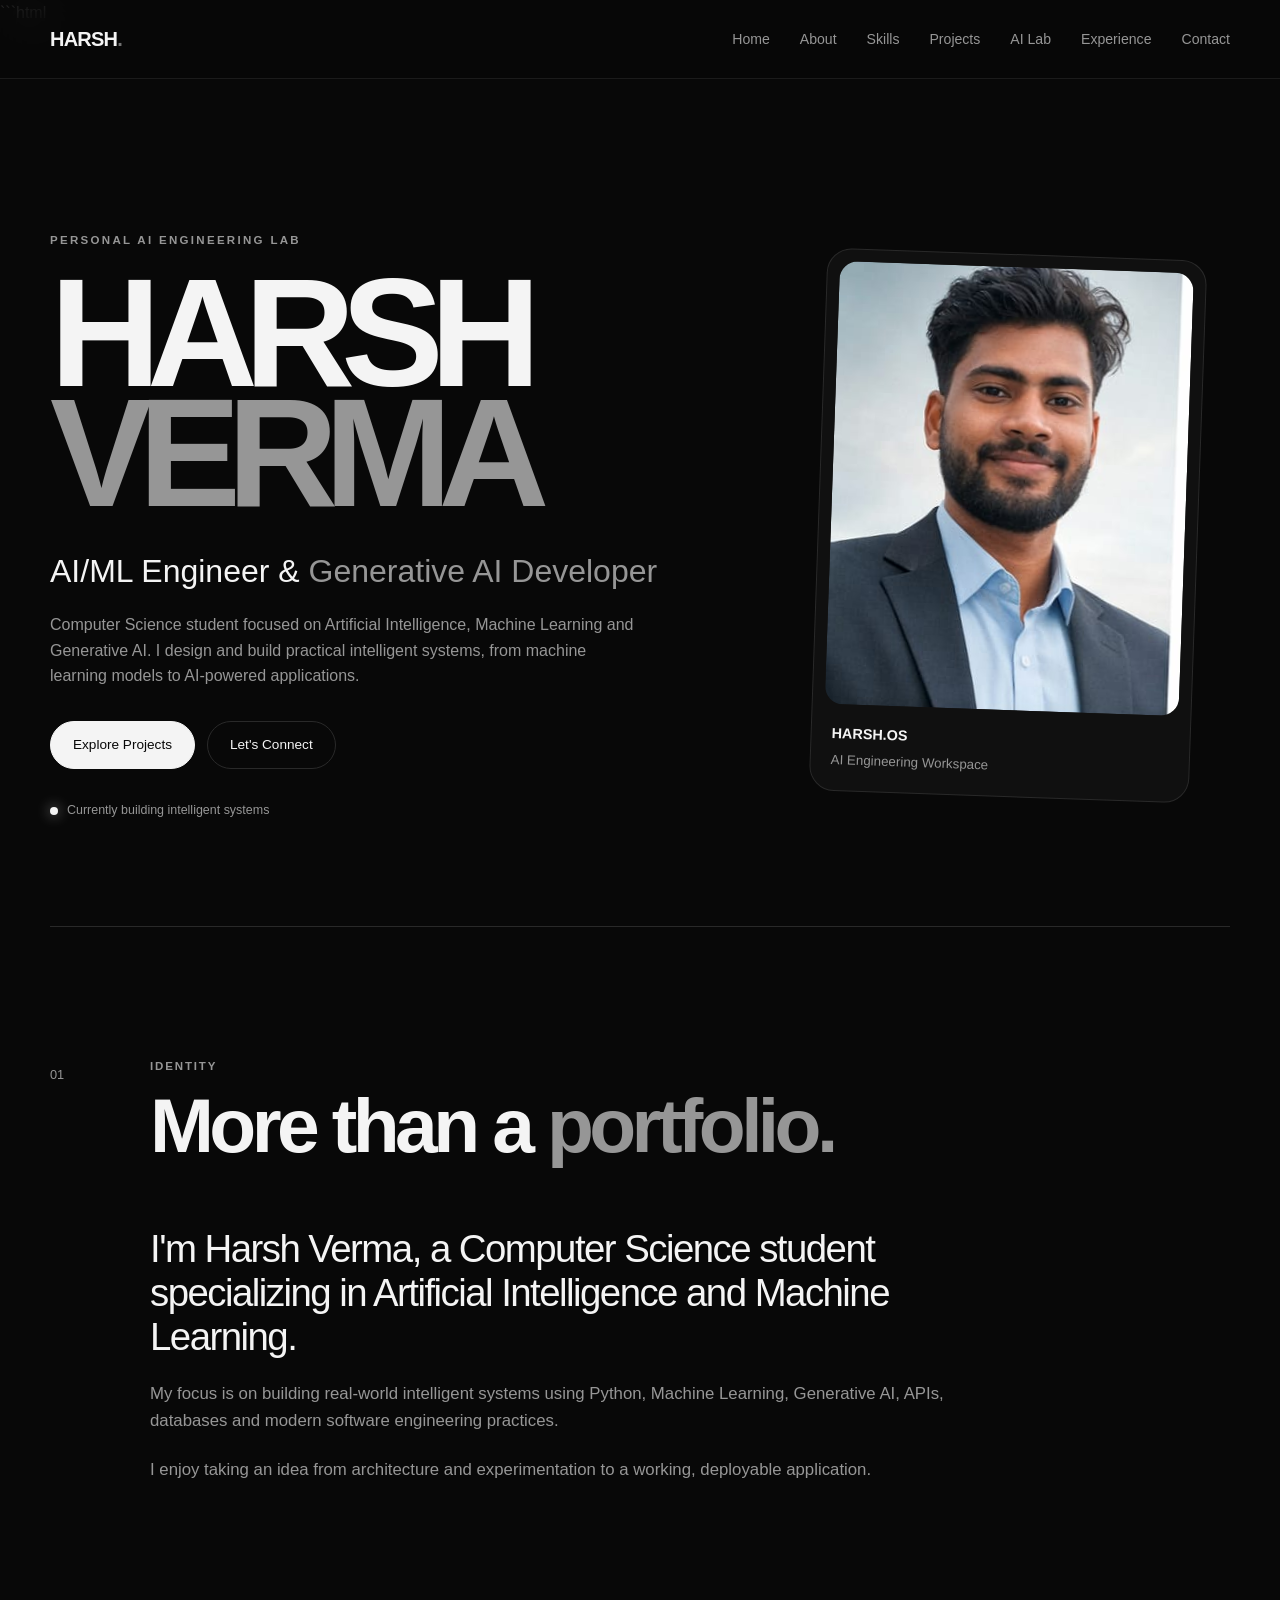
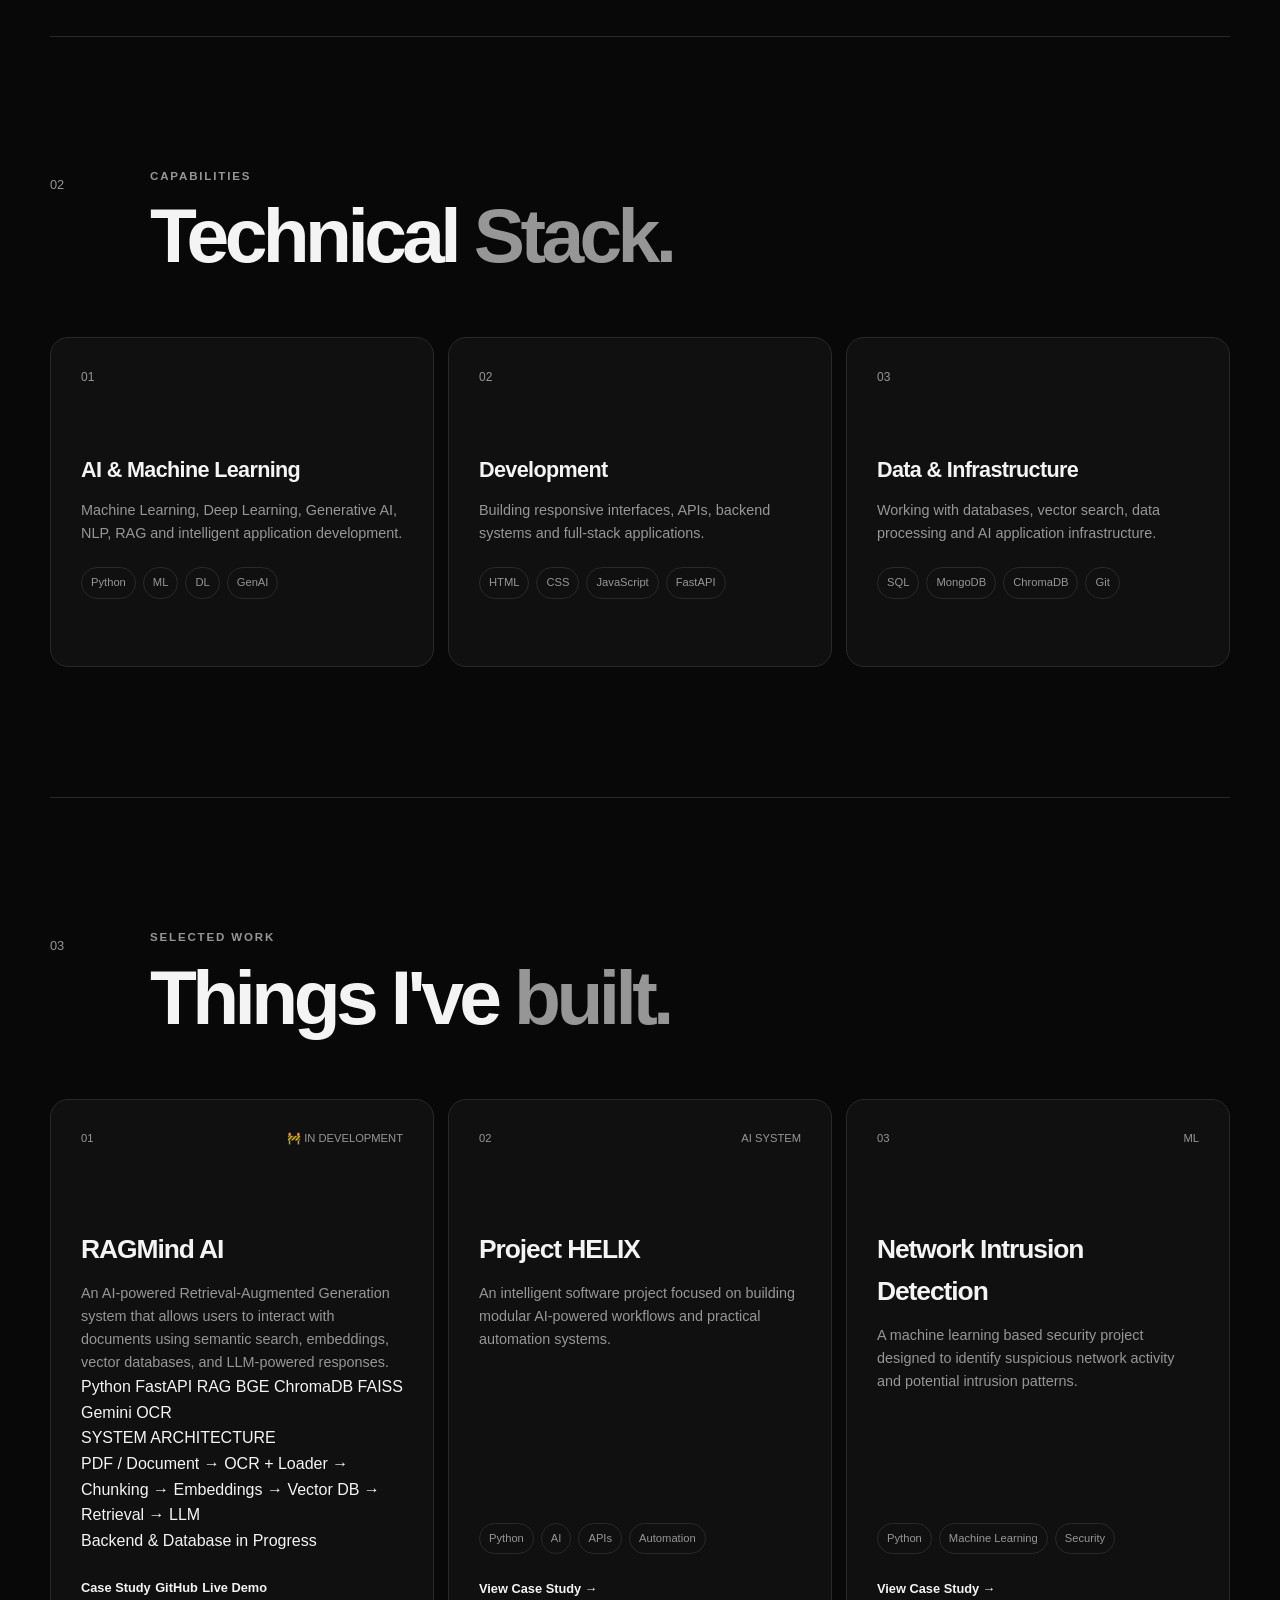
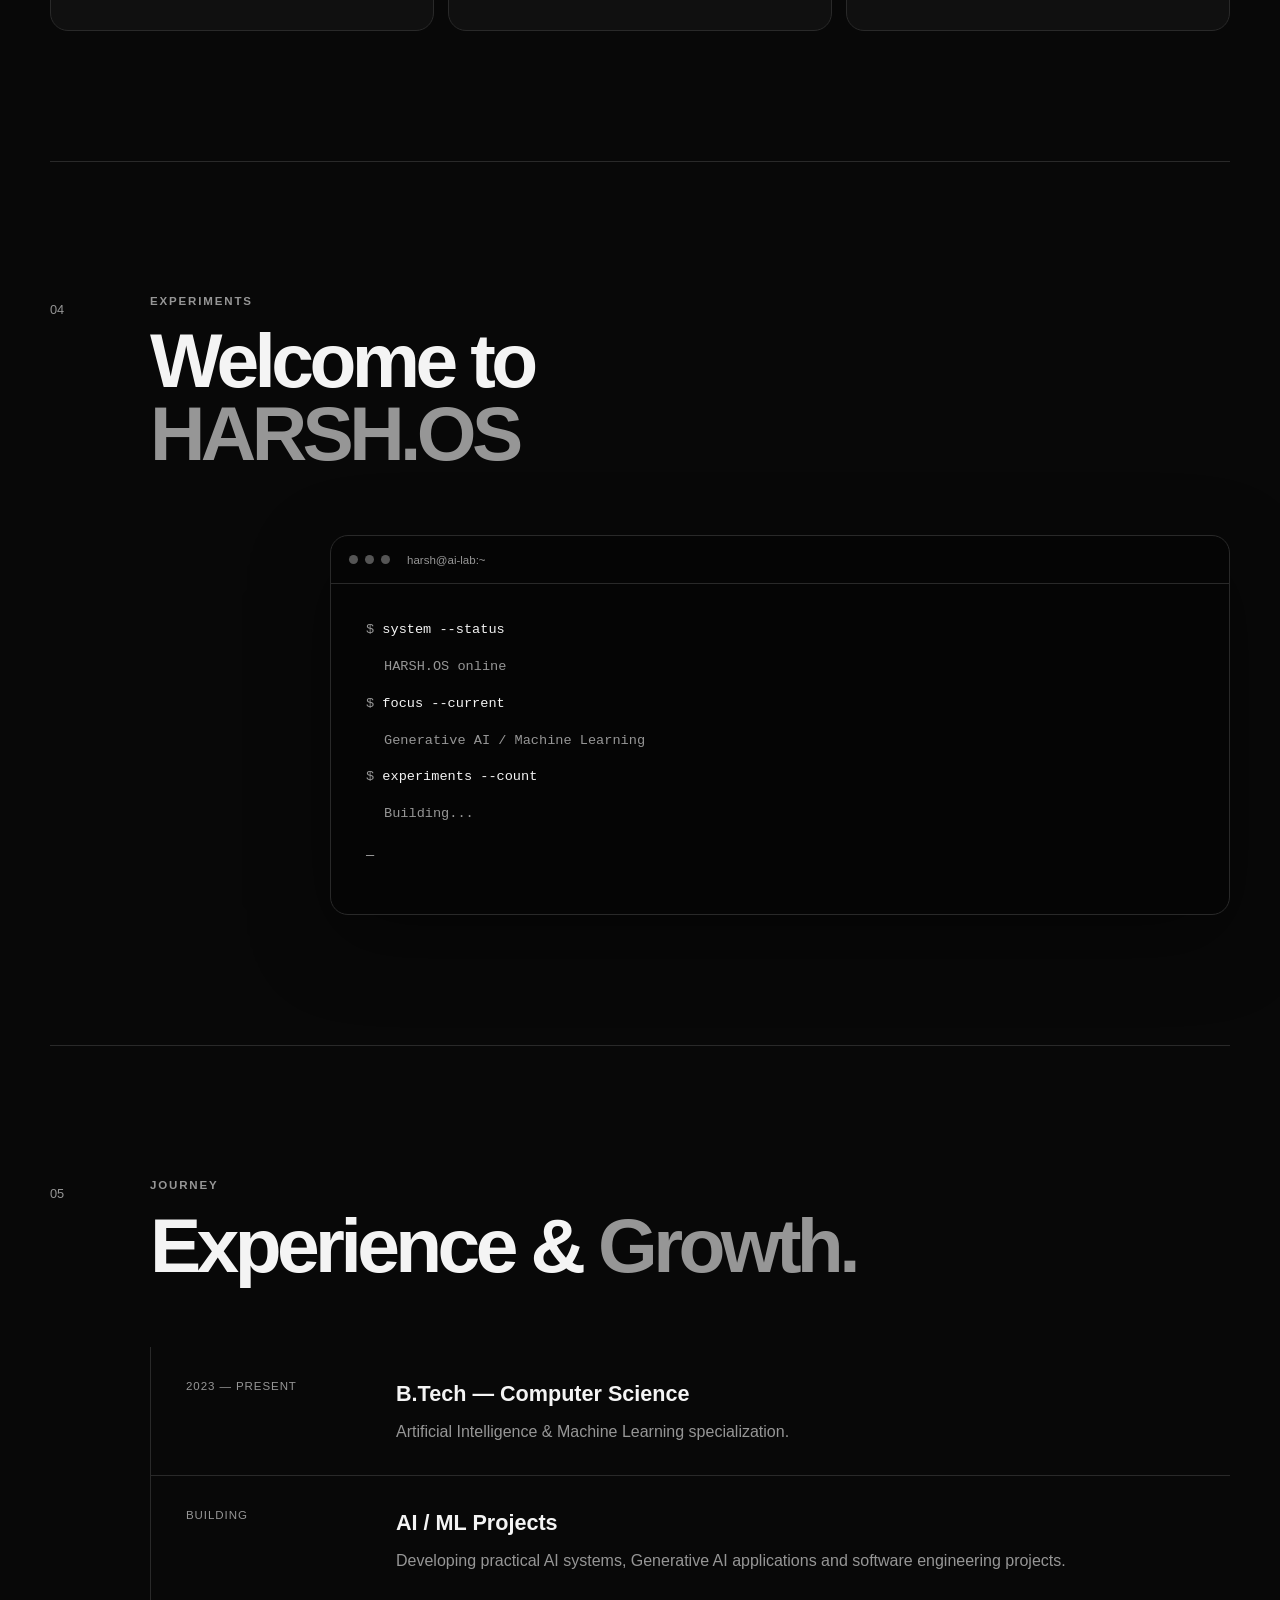
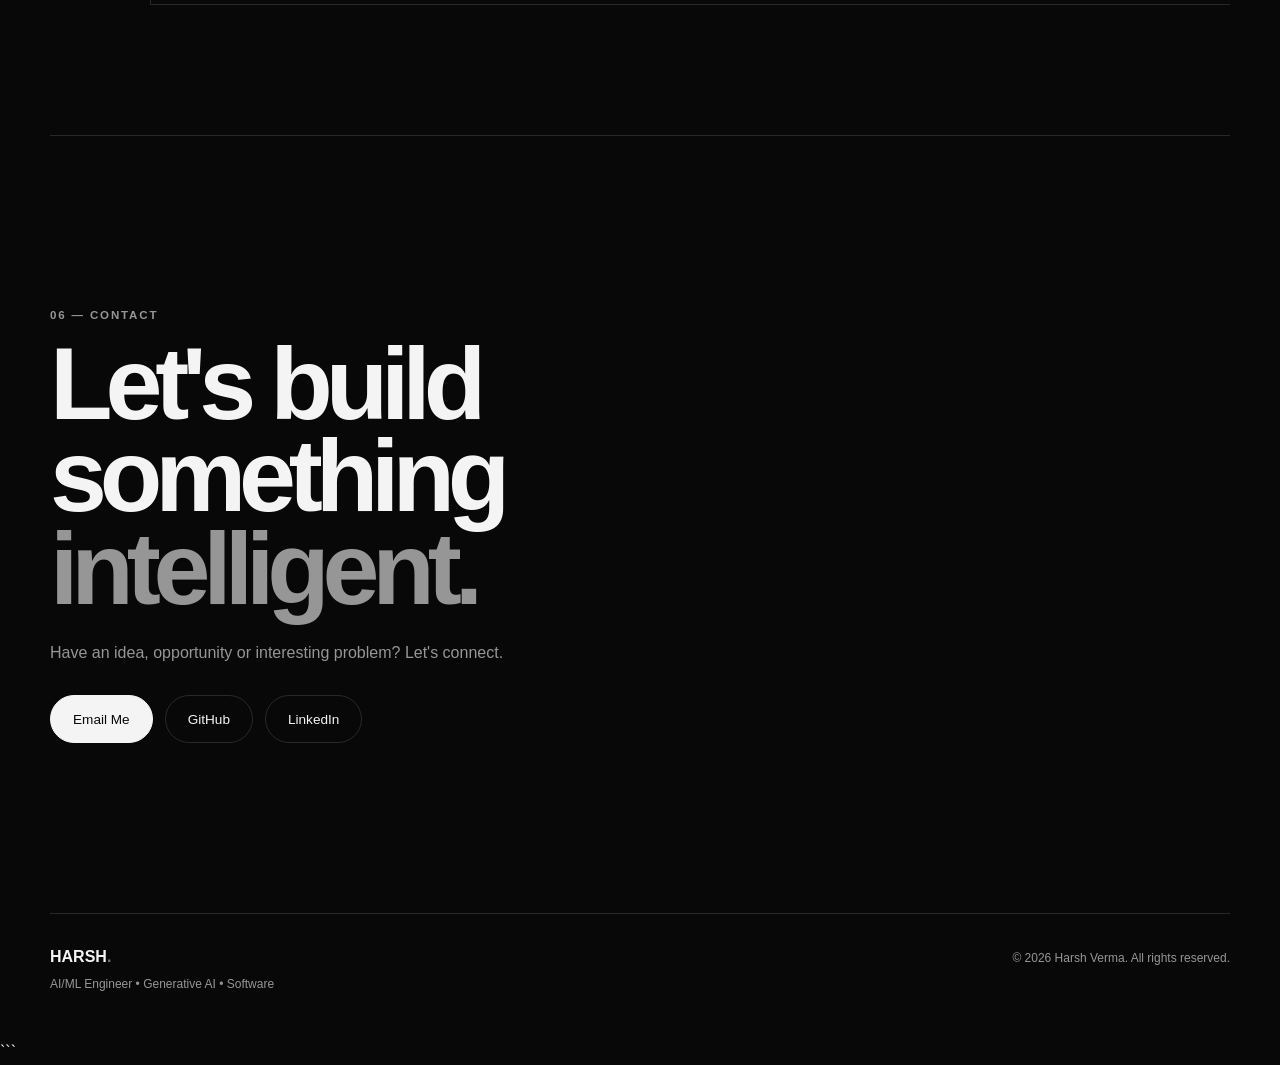
==== index.html @ 51e4b764 "Add Google Search Console verification" ====
```html
<!DOCTYPE html>
<html lang="en">

<head>
    <meta charset="UTF-8">
    <meta name="google-site-verification" content="KzKReEHYGJlzhp_-ORJ8Y1X1D4w4XyR40djyU3JhPGs" />
    <meta name="viewport" content="width=device-width, initial-scale=1.0">

    <!-- Primary SEO -->
    <title>Harsh Verma | AI/ML Engineer & Generative AI Developer</title>

    <meta name="description"
        content="Harsh Verma is an AI/ML Engineer and Generative AI Developer building intelligent systems, RAG applications, machine learning solutions and innovative software projects.">

    <meta name="keywords"
        content="Harsh Verma, AI ML Engineer, AI Engineer, Machine Learning Engineer, Generative AI Developer, Python Developer, RAG, Artificial Intelligence, Machine Learning Projects">

    <meta name="author" content="Harsh Verma">

    <meta name="robots" content="index, follow">
    <meta name="googlebot" content="index, follow">

    <!-- Canonical URL -->
    <link rel="canonical" href="https://harshverma3105006-ux.github.io/">

    <!-- Theme -->
    <meta name="theme-color" content="#0a0a0a">

    <!-- Open Graph -->
    <meta property="og:type" content="website">
    <meta property="og:title" content="Harsh Verma | AI/ML Engineer & Generative AI Developer">
    <meta property="og:description"
        content="Explore Harsh Verma's AI/ML projects, Generative AI systems, RAG applications and software engineering work.">
    <meta property="og:url" content="https://harshverma3105006-ux.github.io/">
    <meta property="og:site_name" content="Harsh Verma">
    <meta property="og:image"
        content="https://harshverma3105006-ux.github.io/profile.jpg.jpeg">
    <meta property="og:image:alt" content="Harsh Verma - AI/ML Engineer">

    <!-- Twitter / X -->
    <meta name="twitter:card" content="summary_large_image">
    <meta name="twitter:title" content="Harsh Verma | AI/ML Engineer & Generative AI Developer">
    <meta name="twitter:description"
        content="AI/ML Engineer building Generative AI, RAG and intelligent software systems.">
    <meta name="twitter:image"
        content="https://harshverma3105006-ux.github.io/profile.jpg.jpeg">

    <!-- Favicon -->
    <link rel="icon" type="image/jpeg" href="profile.jpg.jpeg">

    <!-- Main stylesheet -->
    <link rel="stylesheet" href="css/style.css">

    <!-- Person Structured Data -->
    <script type="application/ld+json">
    {
        "@context": "https://schema.org",
        "@type": "Person",
        "name": "Harsh Verma",
        "url": "https://harshverma3105006-ux.github.io/",
        "jobTitle": "AI/ML Engineer & Generative AI Developer",
        "description": "AI/ML Engineer and Generative AI Developer building intelligent systems, RAG applications and machine learning solutions.",
        "image": "https://harshverma3105006-ux.github.io/profile.jpg.jpeg",
        "sameAs": [
            "https://github.com/harshverma3105006-ux",
            "https://www.linkedin.com/in/harsh-verma-4930ab330/"
        ]
    }
    </script>

    <!-- Website Structured Data -->
    <script type="application/ld+json">
    {
        "@context": "https://schema.org",
        "@type": "WebSite",
        "name": "Harsh Verma",
        "url": "https://harshverma3105006-ux.github.io/",
        "description": "Official portfolio of Harsh Verma, AI/ML Engineer and Generative AI Developer."
    }
    </script>

</head>

<body>

    <!-- ================= NAVIGATION ================= -->

    <header class="site-header">

        <nav class="navbar">

            <a href="#home" class="logo">
                HARSH<span>.</span>
            </a>

            <button class="menu-toggle" id="menuToggle" aria-label="Open navigation menu">
                ☰
            </button>

            <div class="nav-links" id="navLinks">
                <a href="#home">Home</a>
                <a href="#about">About</a>
                <a href="#skills">Skills</a>
                <a href="#projects">Projects</a>
                <a href="#lab">AI Lab</a>
                <a href="#experience">Experience</a>
                <a href="#contact">Contact</a>
            </div>

        </nav>

    </header>


    <!-- ================= MAIN ================= -->

    <main>

        <!-- ================= HERO ================= -->

        <section id="home" class="hero">

            <div class="hero-content">

                <p class="eyebrow">
                    PERSONAL AI ENGINEERING LAB
                </p>

                <h1>
                    HARSH
                    <span>VERMA</span>
                </h1>

                <h2>
                    AI/ML Engineer &amp;
                    <span>Generative AI Developer</span>
                </h2>

                <p class="hero-description">
                    Computer Science student focused on Artificial Intelligence,
                    Machine Learning and Generative AI. I design and build
                    practical intelligent systems, from machine learning models
                    to AI-powered applications.
                </p>

                <div class="hero-actions">

                    <a href="#projects" class="btn btn-primary">
                        Explore Projects
                    </a>

                    <a href="#contact" class="btn btn-secondary">
                        Let's Connect
                    </a>

                </div>

                <div class="hero-status">
                    <span class="status-dot"></span>

                    <span>
                        Currently building intelligent systems
                    </span>
                </div>

            </div>


            <div class="hero-visual">

                <div class="profile-card">

                    <div class="profile-image-wrapper">

                        <img src="profile.jpg.jpeg"
                            alt="Harsh Verma — AI/ML Engineer"
                            class="profile-image">

                    </div>

                    <div class="profile-info">

                        <span>HARSH.OS</span>

                        <small>
                            AI Engineering Workspace
                        </small>

                    </div>

                </div>

            </div>

        </section>


        <!-- ================= ABOUT ================= -->

        <section id="about" class="section about-section">

            <div class="section-heading">

                <span>01</span>

                <div>
                    <p class="section-label">IDENTITY</p>

                    <h2>
                        More than a
                        <span>portfolio.</span>
                    </h2>
                </div>

            </div>

            <div class="about-content">

                <p class="about-lead">
                    I'm Harsh Verma, a Computer Science student
                    specializing in Artificial Intelligence and
                    Machine Learning.
                </p>

                <p>
                    My focus is on building real-world intelligent
                    systems using Python, Machine Learning,
                    Generative AI, APIs, databases and modern
                    software engineering practices.
                </p>

                <p>
                    I enjoy taking an idea from architecture and
                    experimentation to a working, deployable
                    application.
                </p>

            </div>

        </section>


        <!-- ================= SKILLS ================= -->

        <section id="skills" class="section skills-section">

            <div class="section-heading">

                <span>02</span>

                <div>
                    <p class="section-label">CAPABILITIES</p>

                    <h2>
                        Technical
                        <span>Stack.</span>
                    </h2>
                </div>

            </div>


            <div class="skills-grid">

                <article class="skill-card">

                    <span class="skill-number">01</span>

                    <h3>AI &amp; Machine Learning</h3>

                    <p>
                        Machine Learning, Deep Learning,
                        Generative AI, NLP, RAG and intelligent
                        application development.
                    </p>

                    <div class="skill-tags">
                        <span>Python</span>
                        <span>ML</span>
                        <span>DL</span>
                        <span>GenAI</span>
                    </div>

                </article>


                <article class="skill-card">

                    <span class="skill-number">02</span>

                    <h3>Development</h3>

                    <p>
                        Building responsive interfaces,
                        APIs, backend systems and full-stack
                        applications.
                    </p>

                    <div class="skill-tags">
                        <span>HTML</span>
                        <span>CSS</span>
                        <span>JavaScript</span>
                        <span>FastAPI</span>
                    </div>

                </article>


                <article class="skill-card">

                    <span class="skill-number">03</span>

                    <h3>Data &amp; Infrastructure</h3>

                    <p>
                        Working with databases, vector search,
                        data processing and AI application
                        infrastructure.
                    </p>

                    <div class="skill-tags">
                        <span>SQL</span>
                        <span>MongoDB</span>
                        <span>ChromaDB</span>
                        <span>Git</span>
                    </div>

                </article>

            </div>

        </section>


        <!-- ================= PROJECTS ================= -->

        <section id="projects" class="section projects-section">

            <div class="section-heading">

                <span>03</span>

                <div>
                    <p class="section-label">SELECTED WORK</p>

                    <h2>
                        Things I've
                        <span>built.</span>
                    </h2>
                </div>

            </div>


            <div class="projects-grid">

                <!-- RAGMind AI -->

                <article class="project-card">

                    <div class="project-top">

                        <span class="project-number">01</span>

                        <span class="project-status">
                            🚧 IN DEVELOPMENT
                        </span>

                    </div>

                    <h3>RAGMind AI</h3>

                    <p class="project-description">
                        An AI-powered Retrieval-Augmented Generation system
                        that allows users to interact with documents using
                        semantic search, embeddings, vector databases,
                        and LLM-powered responses.
                    </p>

                    <div class="project-stack">
                        <span>Python</span>
                        <span>FastAPI</span>
                        <span>RAG</span>
                        <span>BGE</span>
                        <span>ChromaDB</span>
                        <span>FAISS</span>
                        <span>Gemini</span>
                        <span>OCR</span>
                    </div>

                    <div class="project-architecture">

                        <div class="architecture-label">
                            SYSTEM ARCHITECTURE
                        </div>

                        <div class="architecture-flow">
                            <span>PDF / Document</span>
                            <span>→</span>
                            <span>OCR + Loader</span>
                            <span>→</span>
                            <span>Chunking</span>
                            <span>→</span>
                            <span>Embeddings</span>
                            <span>→</span>
                            <span>Vector DB</span>
                            <span>→</span>
                            <span>Retrieval</span>
                            <span>→</span>
                            <span>LLM</span>
                        </div>

                    </div>

                    <div class="project-footer">

                        <span class="project-status-text">
                            Backend &amp; Database in Progress
                        </span>

                        <div class="project-links">

                            <a href="#" class="project-link disabled">
                                Case Study
                            </a>

                            <a href="#" class="project-link disabled">
                                GitHub
                            </a>

                            <a href="#" class="project-link disabled">
                                Live Demo
                            </a>

                        </div>

                    </div>

                </article>


                <!-- Project HELIX -->

                <article class="project-card">

                    <div class="project-top">

                        <span>02</span>

                        <span>AI SYSTEM</span>

                    </div>

                    <h3>Project HELIX</h3>

                    <p>
                        An intelligent software project focused on
                        building modular AI-powered workflows and
                        practical automation systems.
                    </p>

                    <div class="project-tech">
                        <span>Python</span>
                        <span>AI</span>
                        <span>APIs</span>
                        <span>Automation</span>
                    </div>

                    <a href="#" class="project-link">
                        View Case Study →
                    </a>

                </article>


                <!-- Network Intrusion Detection -->

                <article class="project-card">

                    <div class="project-top">

                        <span>03</span>

                        <span>ML</span>

                    </div>

                    <h3>Network Intrusion Detection</h3>

                    <p>
                        A machine learning based security project
                        designed to identify suspicious network
                        activity and potential intrusion patterns.
                    </p>

                    <div class="project-tech">
                        <span>Python</span>
                        <span>Machine Learning</span>
                        <span>Security</span>
                    </div>

                    <a href="#" class="project-link">
                        View Case Study →
                    </a>

                </article>

            </div>

        </section>


        <!-- ================= AI LAB ================= -->

        <section id="lab" class="section lab-section">

            <div class="section-heading">

                <span>04</span>

                <div>
                    <p class="section-label">EXPERIMENTS</p>

                    <h2>
                        Welcome to
                        <span>HARSH.OS</span>
                    </h2>
                </div>

            </div>

            <div class="lab-container">

                <div class="terminal">

                    <div class="terminal-header">

                        <span></span>
                        <span></span>
                        <span></span>

                        <p>harsh@ai-lab:~</p>

                    </div>

                    <div class="terminal-body">

                        <p>
                            <span>$</span> system --status
                        </p>

                        <p class="terminal-output">
                            HARSH.OS online
                        </p>

                        <p>
                            <span>$</span> focus --current
                        </p>

                        <p class="terminal-output">
                            Generative AI / Machine Learning
                        </p>

                        <p>
                            <span>$</span> experiments --count
                        </p>

                        <p class="terminal-output">
                            Building...
                        </p>

                        <p class="terminal-cursor">
                            _
                        </p>

                    </div>

                </div>

            </div>

        </section>


        <!-- ================= EXPERIENCE ================= -->

        <section id="experience" class="section experience-section">

            <div class="section-heading">

                <span>05</span>

                <div>
                    <p class="section-label">JOURNEY</p>

                    <h2>
                        Experience &amp;
                        <span>Growth.</span>
                    </h2>

                </div>

            </div>


            <div class="timeline">

                <div class="timeline-item">

                    <span class="timeline-date">
                        2023 — PRESENT
                    </span>

                    <div>

                        <h3>
                            B.Tech — Computer Science
                        </h3>

                        <p>
                            Artificial Intelligence &amp;
                            Machine Learning specialization.
                        </p>

                    </div>

                </div>


                <div class="timeline-item">

                    <span class="timeline-date">
                        BUILDING
                    </span>

                    <div>

                        <h3>
                            AI / ML Projects
                        </h3>

                        <p>
                            Developing practical AI systems,
                            Generative AI applications and
                            software engineering projects.
                        </p>

                    </div>

                </div>

            </div>

        </section>


        <!-- ================= CONTACT ================= -->

        <section id="contact" class="section contact-section">

            <div class="contact-content">

                <p class="section-label">
                    06 — CONTACT
                </p>

                <h2>
                    Let's build something
                    <span>intelligent.</span>
                </h2>

                <p>
                    Have an idea, opportunity or interesting
                    problem? Let's connect.
                </p>

                <div class="contact-actions">

                    <a href="mailto:harsh2304311530017@gmail.com"
                        class="btn btn-primary">
                        Email Me
                    </a>

                    <a href="https://github.com/harshverma3105006-ux"
                        target="_blank"
                        rel="noopener noreferrer"
                        class="btn btn-secondary">
                        GitHub
                    </a>

                    <a href="https://www.linkedin.com/in/harsh-verma-4930ab330/"
                        target="_blank"
                        rel="noopener noreferrer"
                        class="btn btn-secondary">
                        LinkedIn
                    </a>

                </div>

            </div>

        </section>

    </main>


    <!-- ================= FOOTER ================= -->

    <footer class="site-footer">

        <div>

            <strong>
                HARSH<span>.</span>
            </strong>

            <p>
                AI/ML Engineer • Generative AI • Software
            </p>

        </div>

        <p>
            © <span id="currentYear"></span> Harsh Verma.
            All rights reserved.
        </p>

    </footer>


    <!-- ================= JAVASCRIPT ================= -->

    <script src="js/script.js"></script>

</body>

</html>
```
---- css/style.css ----
/* =========================================================
   HARSH.OS — PORTFOLIO
   Main Design System
   ========================================================= */

:root {
    --bg: #080808;
    --surface: #101010;
    --surface-2: #151515;
    --text: #f4f4f4;
    --muted: #969696;
    --line: #292929;
    --accent: #ffffff;
    --max-width: 1180px;
    --radius: 18px;
    --transition: 0.3s ease;
}

* {
    margin: 0;
    padding: 0;
    box-sizing: border-box;
}

html {
    scroll-behavior: smooth;
}

body {
    font-family: Arial, Helvetica, sans-serif;
    background: var(--bg);
    color: var(--text);
    line-height: 1.6;
    overflow-x: hidden;
}

body::selection {
    background: var(--text);
    color: var(--bg);
}

a {
    color: inherit;
    text-decoration: none;
}

img {
    display: block;
    max-width: 100%;
}

button {
    font: inherit;
}


/* =========================================================
   HEADER
   ========================================================= */

.site-header {
    position: fixed;
    top: 0;
    left: 0;
    width: 100%;
    z-index: 1000;
    background: rgba(8, 8, 8, 0.82);
    backdrop-filter: blur(18px);
    border-bottom: 1px solid rgba(255, 255, 255, 0.08);
}

.navbar {
    width: min(100% - 40px, var(--max-width));
    min-height: 78px;
    margin: auto;

    display: flex;
    align-items: center;
    justify-content: space-between;
}

.logo {
    font-size: 1.25rem;
    font-weight: 800;
    letter-spacing: -0.04em;
}

.logo span,
.site-footer strong span {
    opacity: 0.45;
}

.nav-links {
    display: flex;
    align-items: center;
    gap: 30px;
}

.nav-links a {
    position: relative;
    color: var(--muted);
    font-size: 0.88rem;
    transition: var(--transition);
}

.nav-links a::after {
    content: "";
    position: absolute;
    left: 0;
    bottom: -7px;
    width: 0;
    height: 1px;
    background: var(--text);
    transition: var(--transition);
}

.nav-links a:hover {
    color: var(--text);
}

.nav-links a:hover::after {
    width: 100%;
}

.menu-toggle {
    display: none;
    border: 0;
    background: transparent;
    color: var(--text);
    cursor: pointer;
    font-size: 1.5rem;
}


/* =========================================================
   GENERAL
   ========================================================= */

main {
    width: 100%;
}

.section {
    width: min(100% - 40px, var(--max-width));
    margin: auto;
    padding: 130px 0;
}

.section-heading {
    display: grid;
    grid-template-columns: 80px 1fr;
    gap: 20px;
    margin-bottom: 65px;
}

.section-heading > span {
    color: var(--muted);
    font-size: 0.8rem;
    padding-top: 8px;
}

.section-label {
    color: var(--muted);
    font-size: 0.72rem;
    font-weight: 700;
    letter-spacing: 0.16em;
    margin-bottom: 14px;
}

.section-heading h2 {
    max-width: 720px;
    font-size: clamp(2.4rem, 6vw, 5.5rem);
    line-height: 0.95;
    letter-spacing: -0.06em;
}

.section-heading h2 span {
    color: var(--muted);
}


/* =========================================================
   HERO
   ========================================================= */

.hero {
    width: min(100% - 40px, var(--max-width));
    min-height: 100vh;
    margin: auto;

    display: grid;
    grid-template-columns: 1.2fr 0.8fr;
    align-items: center;
    gap: 70px;

    padding-top: 100px;
}

.eyebrow {
    display: inline-block;
    margin-bottom: 25px;
    color: var(--muted);
    font-size: 0.72rem;
    font-weight: 700;
    letter-spacing: 0.2em;
}

.hero h1 {
    font-size: clamp(4.5rem, 12vw, 10rem);
    line-height: 0.78;
    letter-spacing: -0.09em;
    font-weight: 900;
}

.hero h1 span {
    display: block;
    color: var(--muted);
}

.hero h2 {
    margin-top: 38px;
    max-width: 680px;
    font-size: clamp(1.3rem, 2.5vw, 2rem);
    font-weight: 500;
    line-height: 1.2;
}

.hero h2 span {
    color: var(--muted);
}

.hero-description {
    max-width: 590px;
    margin-top: 22px;
    color: var(--muted);
    font-size: 1rem;
}

.hero-actions {
    display: flex;
    flex-wrap: wrap;
    gap: 12px;
    margin-top: 32px;
}

.btn {
    display: inline-flex;
    align-items: center;
    justify-content: center;

    min-height: 48px;
    padding: 0 22px;

    border: 1px solid var(--line);
    border-radius: 999px;

    font-size: 0.85rem;
    transition: var(--transition);
}

.btn-primary {
    background: var(--text);
    color: var(--bg);
    border-color: var(--text);
}

.btn-primary:hover {
    transform: translateY(-3px);
}

.btn-secondary {
    color: var(--text);
}

.btn-secondary:hover {
    background: var(--surface-2);
    transform: translateY(-3px);
}

.hero-status {
    display: flex;
    align-items: center;
    gap: 9px;
    margin-top: 32px;

    color: var(--muted);
    font-size: 0.78rem;
}

.status-dot {
    width: 8px;
    height: 8px;
    border-radius: 50%;
    background: var(--text);
    box-shadow: 0 0 14px rgba(255, 255, 255, 0.6);
}


/* =========================================================
   PROFILE CARD
   ========================================================= */

.hero-visual {
    display: flex;
    justify-content: center;
}

.profile-card {
    width: min(100%, 380px);
    padding: 12px;

    background: var(--surface);
    border: 1px solid var(--line);
    border-radius: 25px;

    transform: rotate(2deg);
    transition: transform 0.5s ease;
}

.profile-card:hover {
    transform: rotate(0deg) translateY(-8px);
}

.profile-image-wrapper {
    aspect-ratio: 4 / 5;
    overflow: hidden;
    border-radius: 18px;
    background: var(--surface-2);
}

.profile-image {
    width: 100%;
    height: 100%;
    object-fit: cover;
}

.profile-info {
    padding: 18px 8px 8px;
}

.profile-info span {
    display: block;
    font-size: 0.9rem;
    font-weight: 700;
}

.profile-info small {
    display: block;
    margin-top: 4px;
    color: var(--muted);
}


/* =========================================================
   ABOUT
   ========================================================= */

.about-section {
    border-top: 1px solid var(--line);
}

.about-content {
    max-width: 850px;
    margin-left: 100px;
}

.about-content p {
    color: var(--muted);
    font-size: 1.05rem;
    margin-bottom: 22px;
}

.about-content .about-lead {
    color: var(--text);
    font-size: clamp(1.7rem, 3vw, 2.7rem);
    line-height: 1.15;
    letter-spacing: -0.04em;
}


/* =========================================================
   SKILLS
   ========================================================= */

.skills-section {
    border-top: 1px solid var(--line);
}

.skills-grid {
    display: grid;
    grid-template-columns: repeat(3, 1fr);
    gap: 14px;
}

.skill-card {
    min-height: 330px;
    padding: 30px;

    background: var(--surface);
    border: 1px solid var(--line);
    border-radius: var(--radius);

    transition: var(--transition);
}

.skill-card:hover {
    transform: translateY(-6px);
    border-color: #4a4a4a;
}

.skill-number {
    color: var(--muted);
    font-size: 0.75rem;
}

.skill-card h3 {
    margin-top: 65px;
    font-size: 1.35rem;
    letter-spacing: -0.03em;
}

.skill-card p {
    margin-top: 12px;
    color: var(--muted);
    font-size: 0.9rem;
}

.skill-tags,
.project-tech {
    display: flex;
    flex-wrap: wrap;
    gap: 7px;
    margin-top: 22px;
}

.skill-tags span,
.project-tech span {
    padding: 6px 9px;
    border: 1px solid var(--line);
    border-radius: 999px;

    color: var(--muted);
    font-size: 0.7rem;
}


/* =========================================================
   PROJECTS
   ========================================================= */

.projects-section {
    border-top: 1px solid var(--line);
}

.projects-grid {
    display: grid;
    grid-template-columns: repeat(3, 1fr);
    gap: 14px;
}

.project-card {
    min-height: 430px;
    padding: 30px;

    display: flex;
    flex-direction: column;

    background: var(--surface);
    border: 1px solid var(--line);
    border-radius: var(--radius);

    transition: var(--transition);
}

.project-card:hover {
    transform: translateY(-7px);
    border-color: #4a4a4a;
}

.project-top {
    display: flex;
    justify-content: space-between;

    color: var(--muted);
    font-size: 0.7rem;
}

.project-card h3 {
    margin-top: 80px;
    font-size: 1.65rem;
    letter-spacing: -0.04em;
}

.project-card p {
    margin-top: 12px;
    color: var(--muted);
    font-size: 0.9rem;
}

.project-tech {
    margin-top: auto;
}

.project-link {
    display: inline-block;
    margin-top: 25px;

    font-size: 0.8rem;
    font-weight: 700;
}

.project-link:hover {
    text-decoration: underline;
}


/* =========================================================
   AI LAB
   ========================================================= */

.lab-section {
    border-top: 1px solid var(--line);
}

.lab-container {
    width: min(100%, 900px);
    margin-left: auto;
}

.terminal {
    overflow: hidden;

    background: #050505;
    border: 1px solid var(--line);
    border-radius: 18px;

    box-shadow: 0 25px 80px rgba(0, 0, 0, 0.4);
}

.terminal-header {
    min-height: 48px;
    padding: 0 18px;

    display: flex;
    align-items: center;
    gap: 7px;

    border-bottom: 1px solid var(--line);
}

.terminal-header > span {
    width: 9px;
    height: 9px;
    border-radius: 50%;
    background: #555;
}

.terminal-header p {
    margin-left: 10px;
    color: var(--muted);
    font-size: 0.72rem;
}

.terminal-body {
    padding: 35px;
    min-height: 330px;

    font-family: "Courier New", monospace;
    font-size: 0.85rem;
}

.terminal-body p {
    margin-bottom: 15px;
}

.terminal-body p span {
    color: var(--muted);
}

.terminal-output {
    color: var(--muted);
    padding-left: 18px;
}

.terminal-cursor {
    animation: blink 1s infinite;
}

@keyframes blink {
    50% {
        opacity: 0;
    }
}


/* =========================================================
   EXPERIENCE
   ========================================================= */

.experience-section {
    border-top: 1px solid var(--line);
}

.timeline {
    margin-left: 100px;
    border-left: 1px solid var(--line);
}

.timeline-item {
    display: grid;
    grid-template-columns: 180px 1fr;
    gap: 30px;

    padding: 30px 0 30px 35px;

    border-bottom: 1px solid var(--line);
}

.timeline-date {
    color: var(--muted);
    font-size: 0.72rem;
    letter-spacing: 0.08em;
}

.timeline-item h3 {
    font-size: 1.35rem;
}

.timeline-item p {
    margin-top: 8px;
    color: var(--muted);
}


/* =========================================================
   CONTACT
   ========================================================= */

.contact-section {
    border-top: 1px solid var(--line);
    padding-top: 170px;
    padding-bottom: 170px;
}

.contact-content {
    max-width: 900px;
}

.contact-content h2 {
    font-size: clamp(3rem, 8vw, 7rem);
    line-height: 0.9;
    letter-spacing: -0.07em;
}

.contact-content h2 span {
    color: var(--muted);
}

.contact-content > p:not(.section-label) {
    max-width: 550px;
    margin-top: 25px;
    color: var(--muted);
}

.contact-actions {
    display: flex;
    flex-wrap: wrap;
    gap: 12px;
    margin-top: 30px;
}


/* =========================================================
   FOOTER
   ========================================================= */

.site-footer {
    width: min(100% - 40px, var(--max-width));
    margin: auto;

    padding: 30px 0 45px;

    display: flex;
    justify-content: space-between;
    gap: 30px;

    border-top: 1px solid var(--line);

    color: var(--muted);
    font-size: 0.75rem;
}

.site-footer strong {
    color: var(--text);
    font-size: 1rem;
}

.site-footer p {
    margin-top: 5px;
}


/* =========================================================
   MOBILE NAVIGATION
   ========================================================= */

@media (max-width: 850px) {

    .menu-toggle {
        display: block;
    }

    .nav-links {
        position: absolute;
        top: 78px;
        left: 20px;
        right: 20px;

        padding: 20px;

        display: none;
        flex-direction: column;
        align-items: flex-start;
        gap: 18px;

        background: var(--surface);
        border: 1px solid var(--line);
        border-radius: 16px;
    }

    .nav-links.active {
        display: flex;
    }

    .hero {
        grid-template-columns: 1fr;
        gap: 60px;

        padding-top: 130px;
        padding-bottom: 80px;
    }

    .hero-visual {
        justify-content: flex-start;
    }

    .profile-card {
        width: min(100%, 330px);
    }

    .skills-grid,
    .projects-grid {
        grid-template-columns: 1fr;
    }

    .about-content,
    .timeline,
    .lab-container {
        margin-left: 0;
    }

    .timeline-item {
        grid-template-columns: 1fr;
        gap: 10px;
        padding-left: 25px;
    }

}


/* =========================================================
   SMALL MOBILE
   ========================================================= */

@media (max-width: 550px) {

    .navbar,
    .section,
    .hero,
    .site-footer {
        width: min(100% - 28px, var(--max-width));
    }

    .section {
        padding: 90px 0;
    }

    .section-heading {
        grid-template-columns: 45px 1fr;
        gap: 10px;
        margin-bottom: 45px;
    }

    .hero h1 {
        font-size: clamp(4rem, 22vw, 7rem);
    }

    .hero h2 {
        margin-top: 30px;
    }

    .hero-actions,
    .contact-actions {
        flex-direction: column;
        align-items: stretch;
    }

    .btn {
        width: 100%;
    }

    .skill-card,
    .project-card {
        min-height: auto;
    }

    .skill-card h3,
    .project-card h3 {
        margin-top: 45px;
    }

    .terminal-body {
        padding: 25px 18px;
        font-size: 0.75rem;
        overflow-x: auto;
    }

    .site-footer {
        flex-direction: column;
    }
}
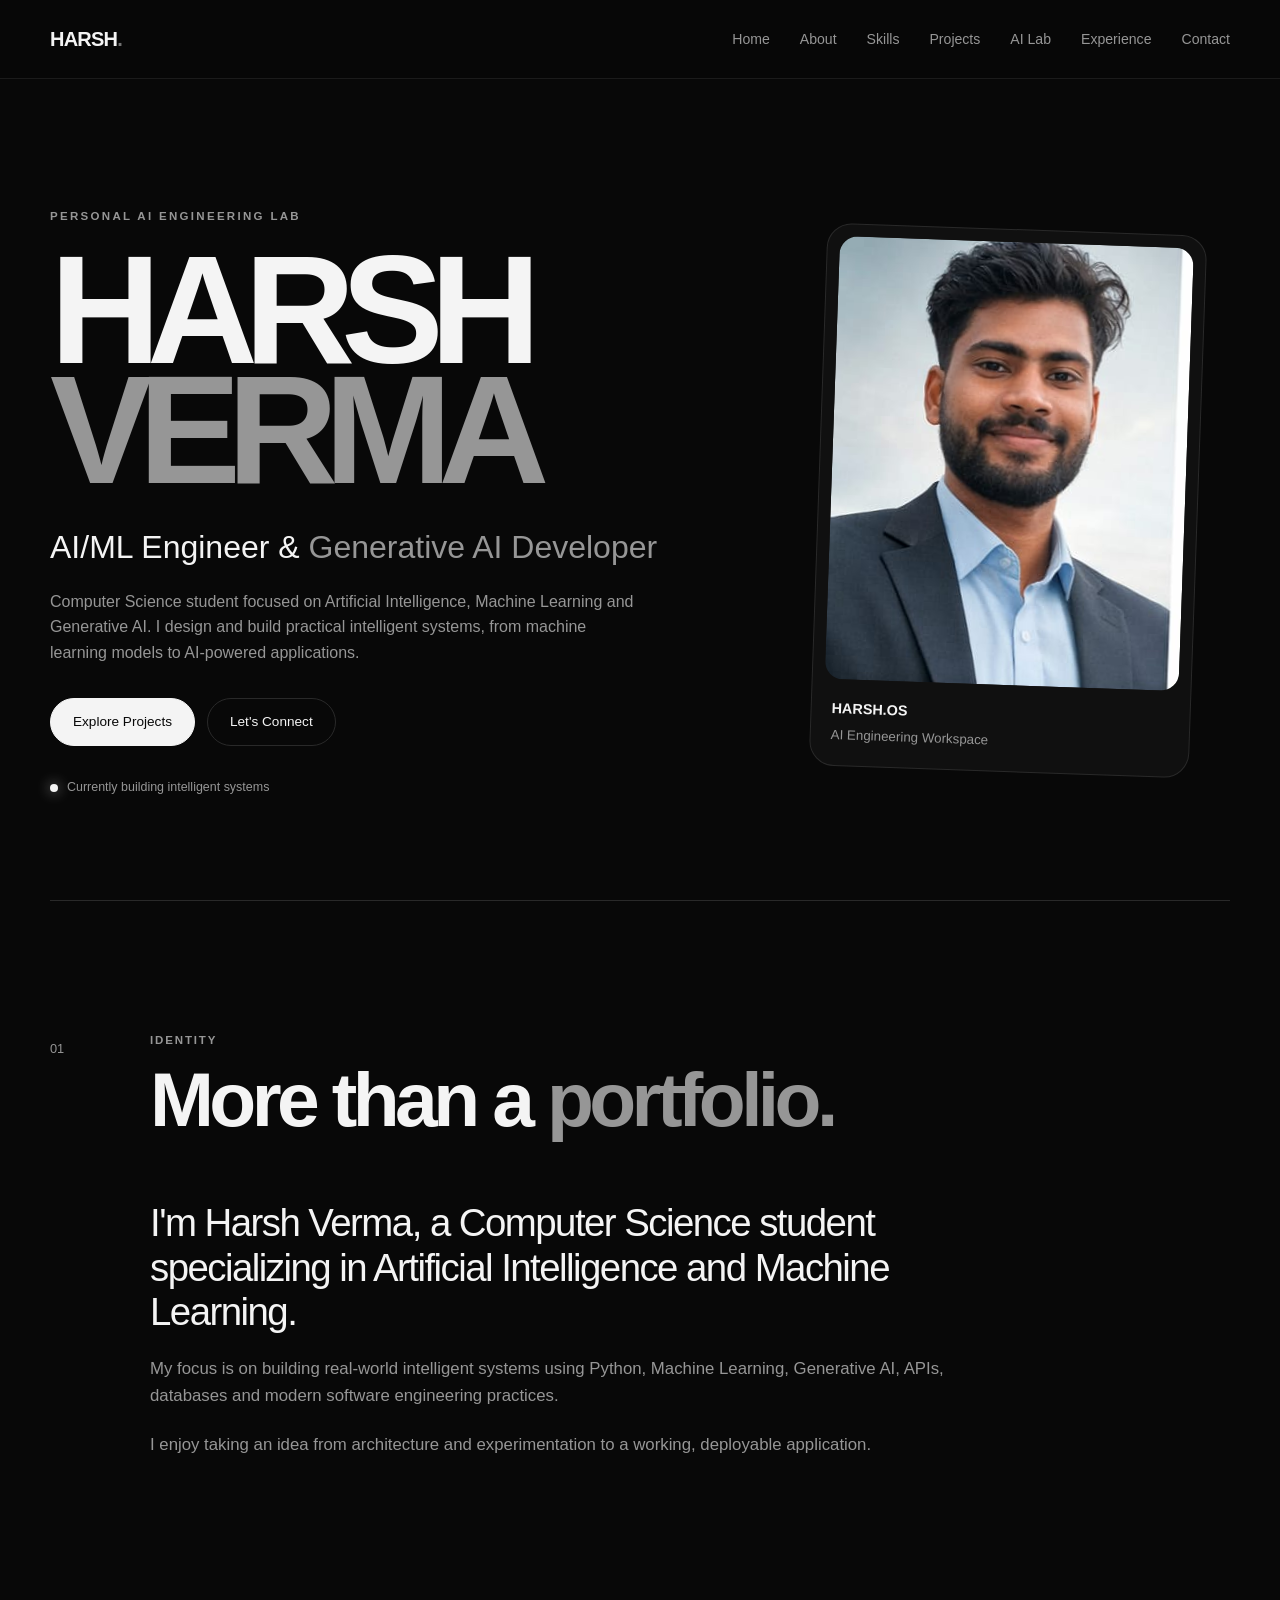
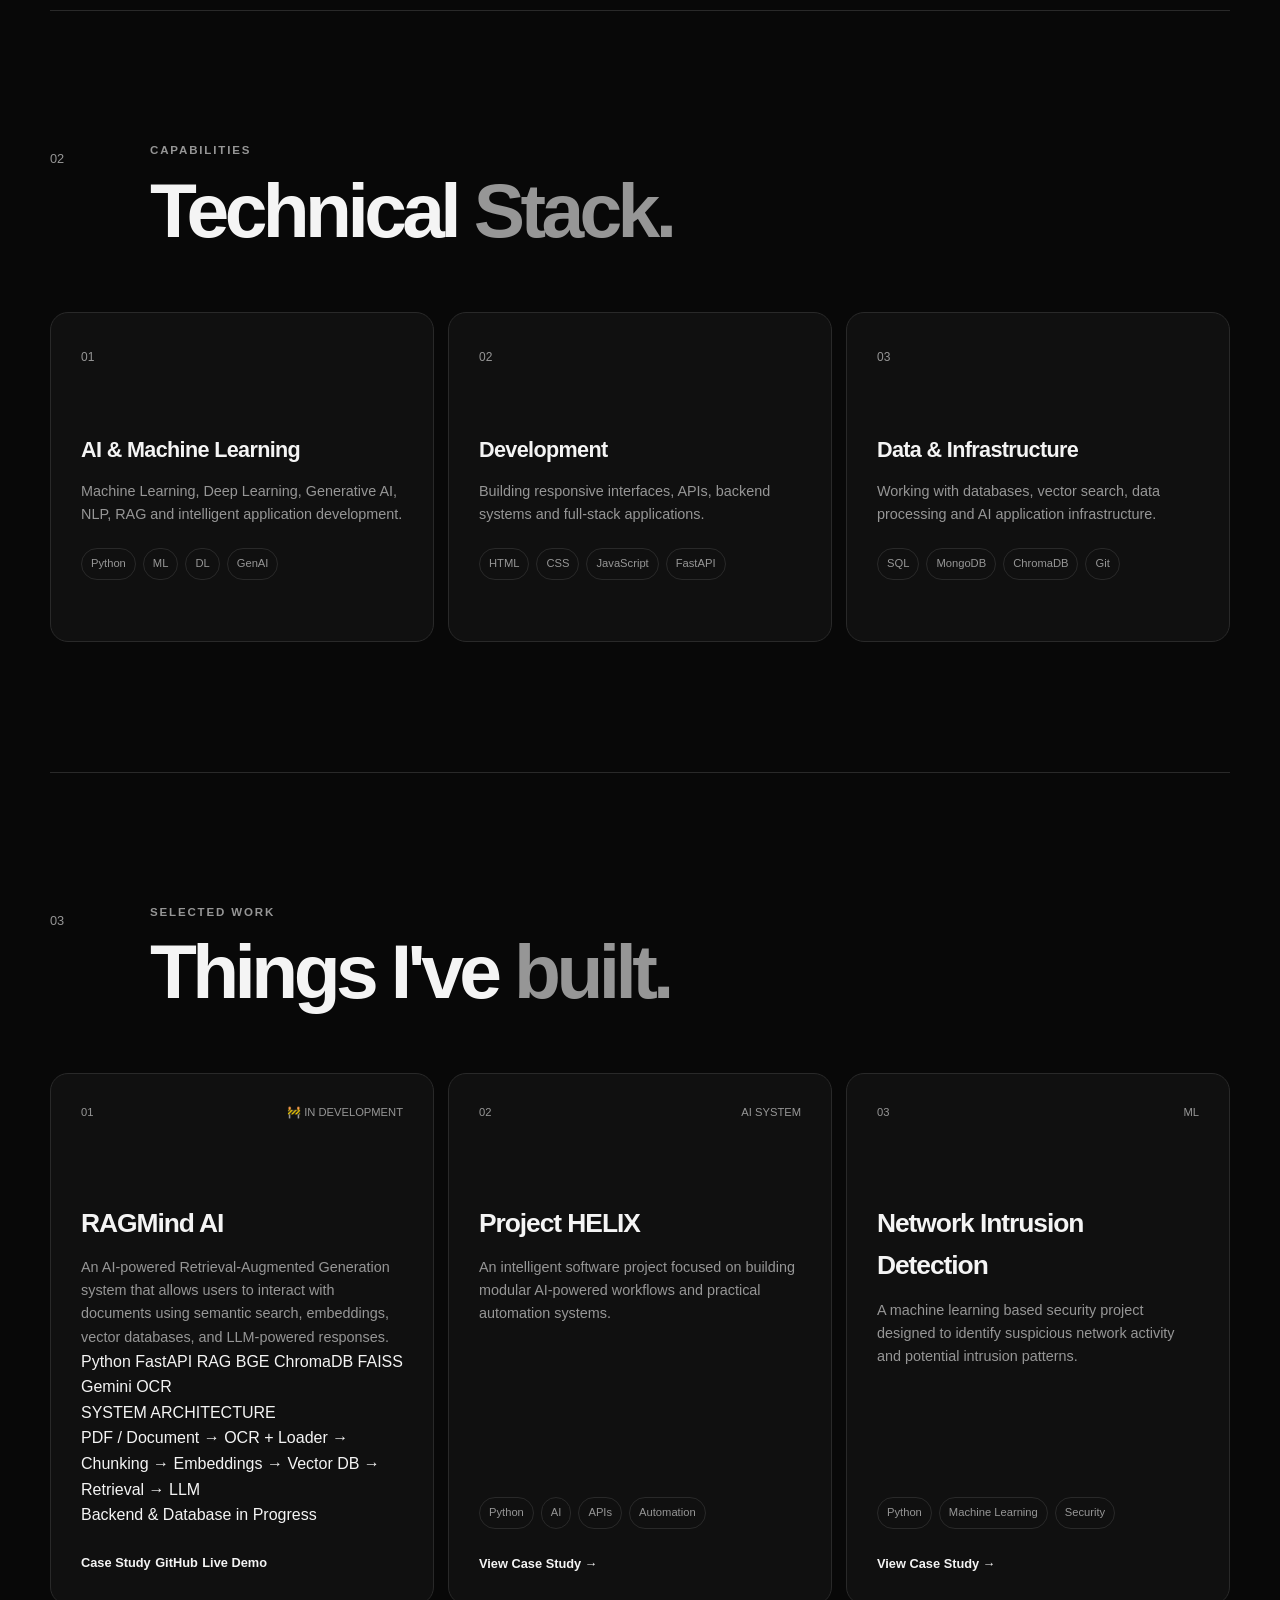
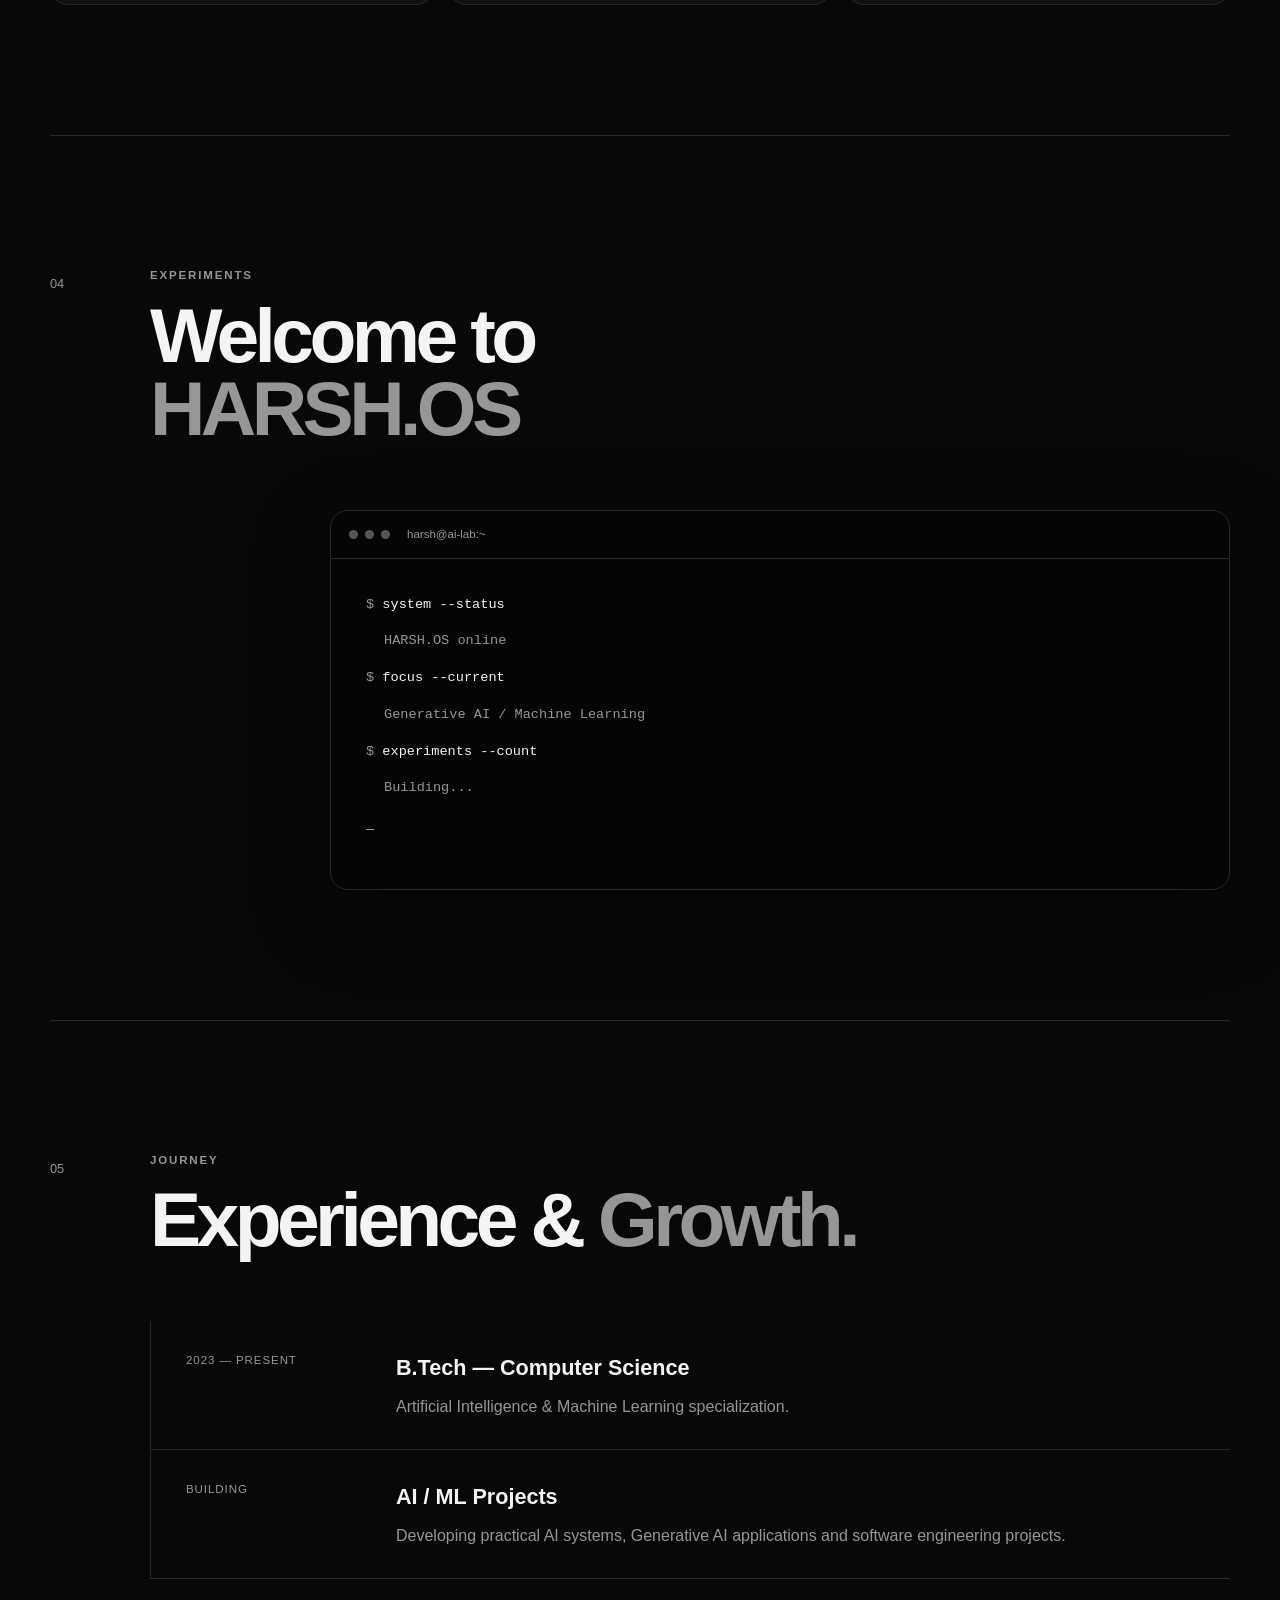
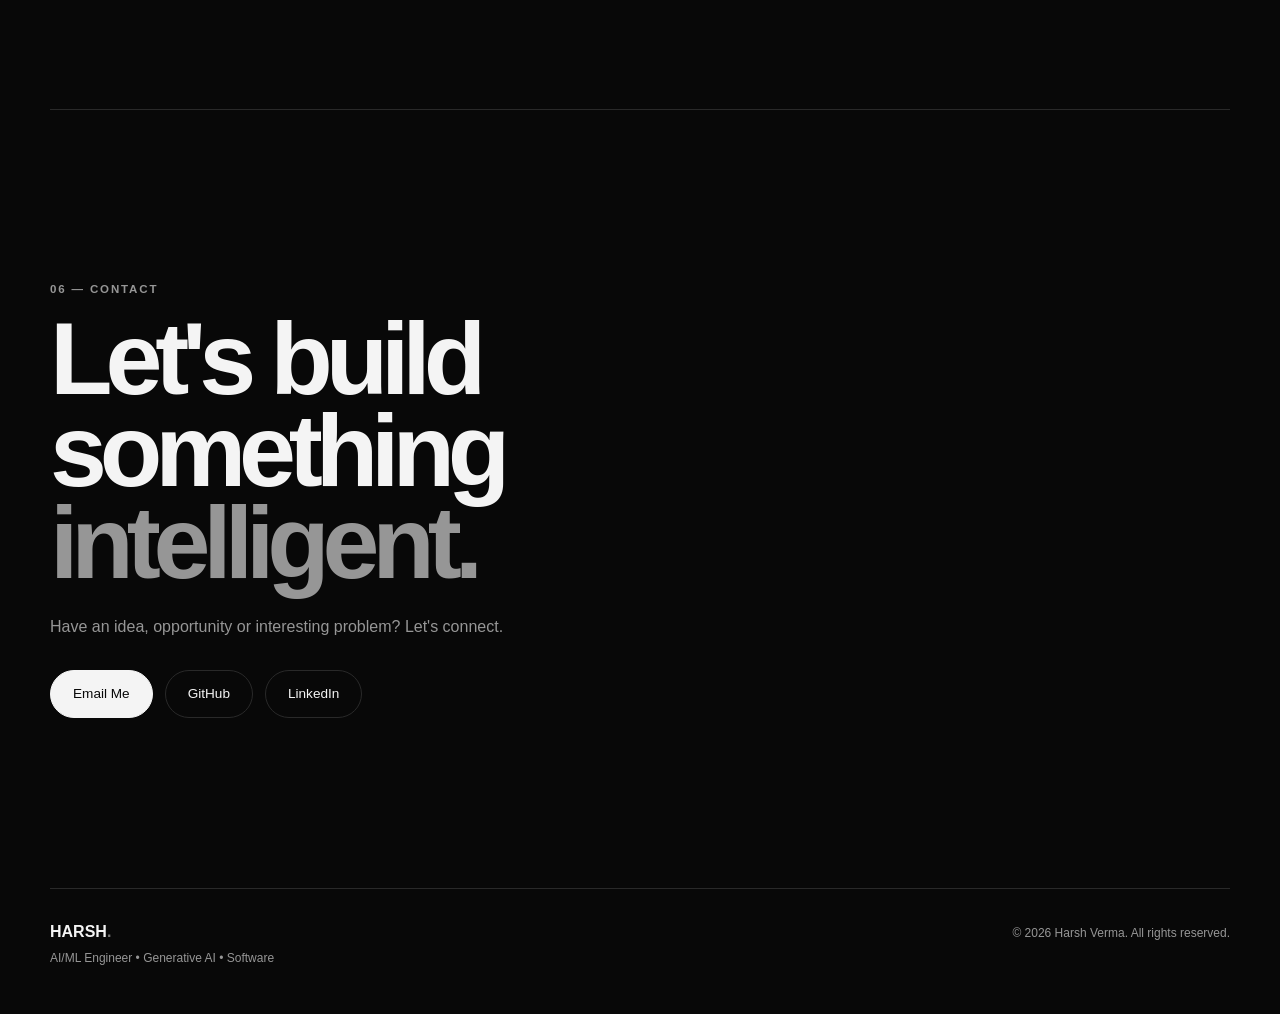
==== commit d69d6de1: "SEO: Remove keywords meta, improve description, enhance JSON-LD with @id, mainEntityOfPage, knowsAbo" ====
--- a/index.html
+++ b/index.html
@@ -1,4 +1,3 @@
-```html
 <!DOCTYPE html>
 <html lang="en">
 
@@ -11,10 +10,7 @@
     <title>Harsh Verma | AI/ML Engineer & Generative AI Developer</title>
 
     <meta name="description"
-        content="Harsh Verma is an AI/ML Engineer and Generative AI Developer building intelligent systems, RAG applications, machine learning solutions and innovative software projects.">
-
-    <meta name="keywords"
-        content="Harsh Verma, AI ML Engineer, AI Engineer, Machine Learning Engineer, Generative AI Developer, Python Developer, RAG, Artificial Intelligence, Machine Learning Projects">
+        content="Harsh Verma is an AI/ML Engineer and Generative AI Developer building intelligent systems, RAG applications, and practical machine learning projects.">
 
     <meta name="author" content="Harsh Verma">
 
@@ -31,7 +27,7 @@
     <meta property="og:type" content="website">
     <meta property="og:title" content="Harsh Verma | AI/ML Engineer & Generative AI Developer">
     <meta property="og:description"
-        content="Explore Harsh Verma's AI/ML projects, Generative AI systems, RAG applications and software engineering work.">
+        content="Harsh Verma is an AI/ML Engineer and Generative AI Developer building intelligent systems, RAG applications, and practical machine learning projects.">
     <meta property="og:url" content="https://harshverma3105006-ux.github.io/">
     <meta property="og:site_name" content="Harsh Verma">
     <meta property="og:image"
@@ -42,7 +38,7 @@
     <meta name="twitter:card" content="summary_large_image">
     <meta name="twitter:title" content="Harsh Verma | AI/ML Engineer & Generative AI Developer">
     <meta name="twitter:description"
-        content="AI/ML Engineer building Generative AI, RAG and intelligent software systems.">
+        content="Harsh Verma is an AI/ML Engineer and Generative AI Developer building intelligent systems, RAG applications, and practical machine learning projects.">
     <meta name="twitter:image"
         content="https://harshverma3105006-ux.github.io/profile.jpg.jpeg">
 
@@ -57,14 +53,31 @@
     {
         "@context": "https://schema.org",
         "@type": "Person",
+        "@id": "https://harshverma3105006-ux.github.io/#person",
         "name": "Harsh Verma",
         "url": "https://harshverma3105006-ux.github.io/",
+        "mainEntityOfPage": "https://harshverma3105006-ux.github.io/",
         "jobTitle": "AI/ML Engineer & Generative AI Developer",
-        "description": "AI/ML Engineer and Generative AI Developer building intelligent systems, RAG applications and machine learning solutions.",
+        "description": "AI/ML Engineer and Generative AI Developer building intelligent systems, RAG applications, and machine learning solutions.",
         "image": "https://harshverma3105006-ux.github.io/profile.jpg.jpeg",
         "sameAs": [
             "https://github.com/harshverma3105006-ux",
             "https://www.linkedin.com/in/harsh-verma-4930ab330/"
+        ],
+        "knowsAbout": [
+            "Artificial Intelligence",
+            "Machine Learning",
+            "Generative AI",
+            "Retrieval-Augmented Generation",
+            "RAG",
+            "Deep Learning",
+            "NLP",
+            "Python",
+            "FastAPI",
+            "SQL",
+            "MongoDB",
+            "ChromaDB",
+            "FAISS"
         ]
     }
     </script>
@@ -74,9 +87,13 @@
     {
         "@context": "https://schema.org",
         "@type": "WebSite",
+        "@id": "https://harshverma3105006-ux.github.io/#website",
         "name": "Harsh Verma",
         "url": "https://harshverma3105006-ux.github.io/",
-        "description": "Official portfolio of Harsh Verma, AI/ML Engineer and Generative AI Developer."
+        "description": "Official portfolio of Harsh Verma, AI/ML Engineer and Generative AI Developer.",
+        "author": {
+            "@id": "https://harshverma3105006-ux.github.io/#person"
+        }
     }
     </script>
 
@@ -598,7 +615,6 @@
                         Experience &amp;
                         <span>Growth.</span>
                     </h2>
-
                 </div>
 
             </div>
@@ -736,4 +752,3 @@
 </body>
 
 </html>
-```
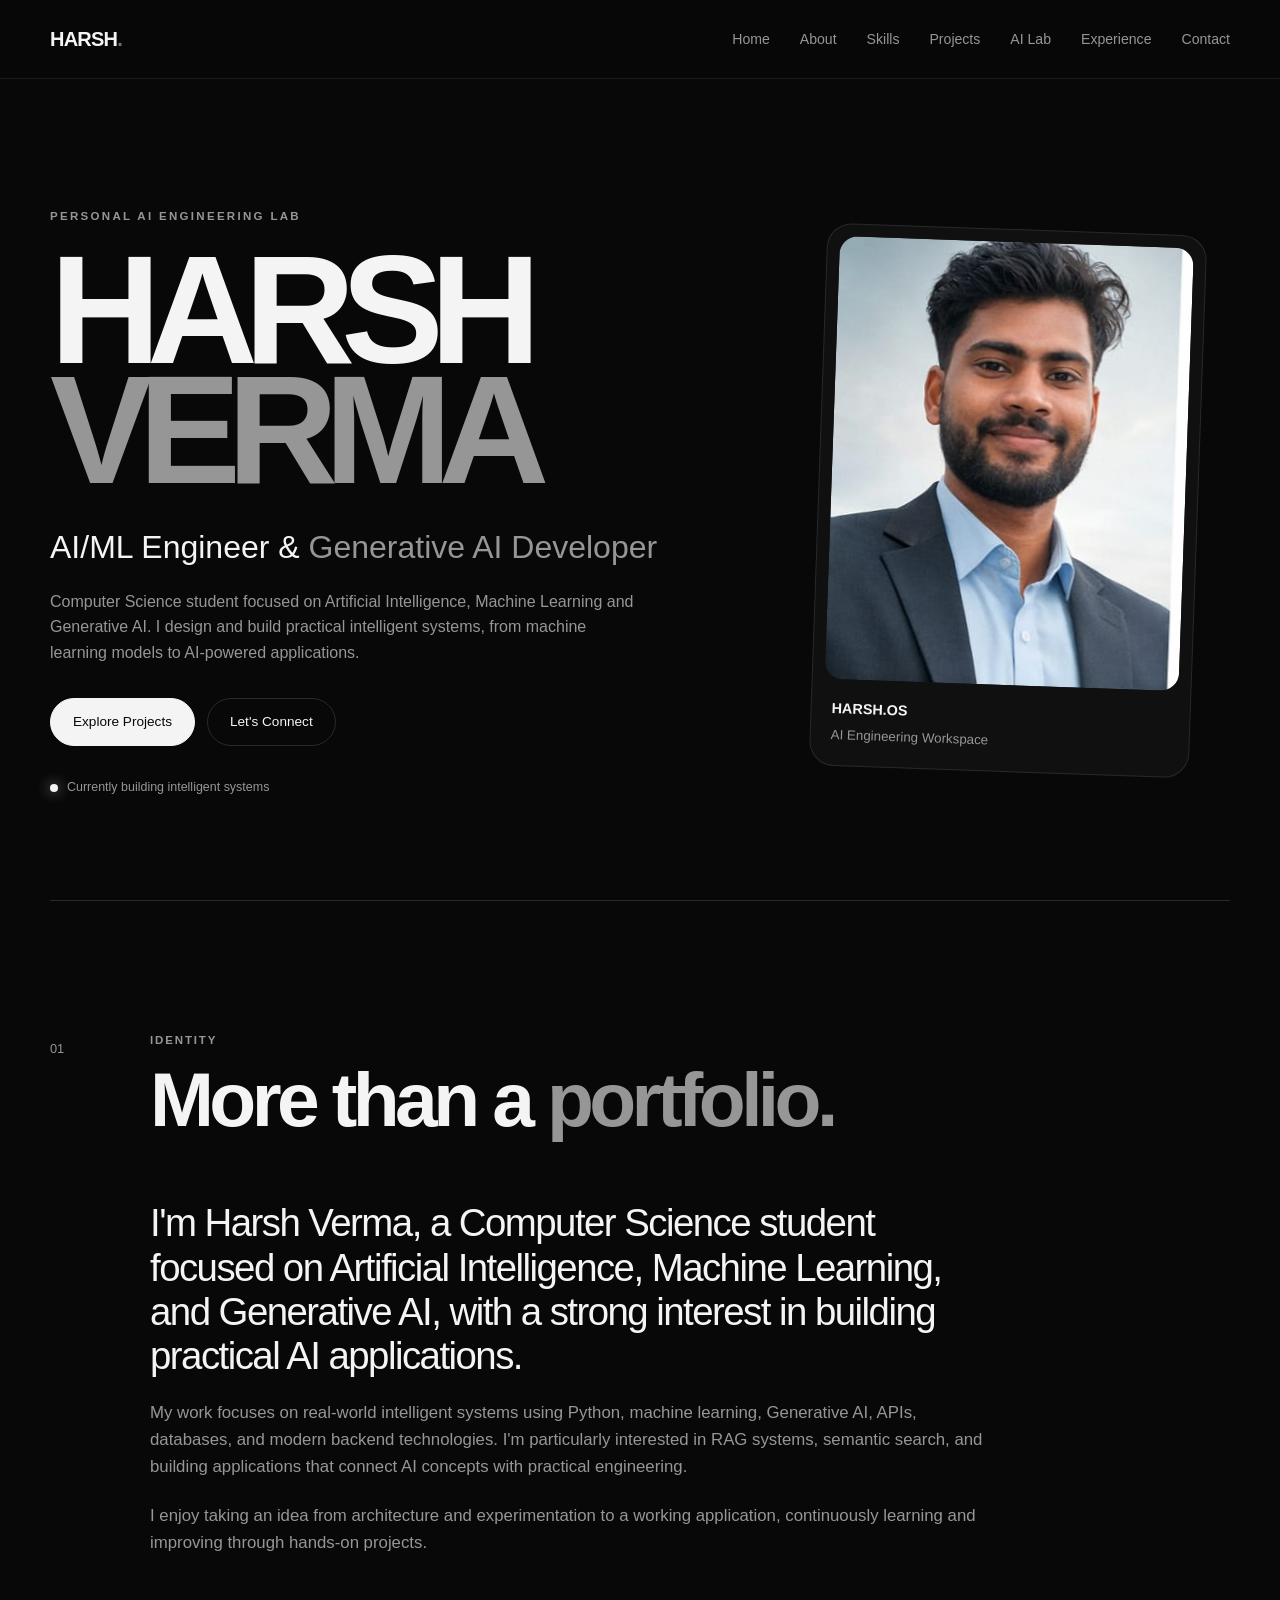
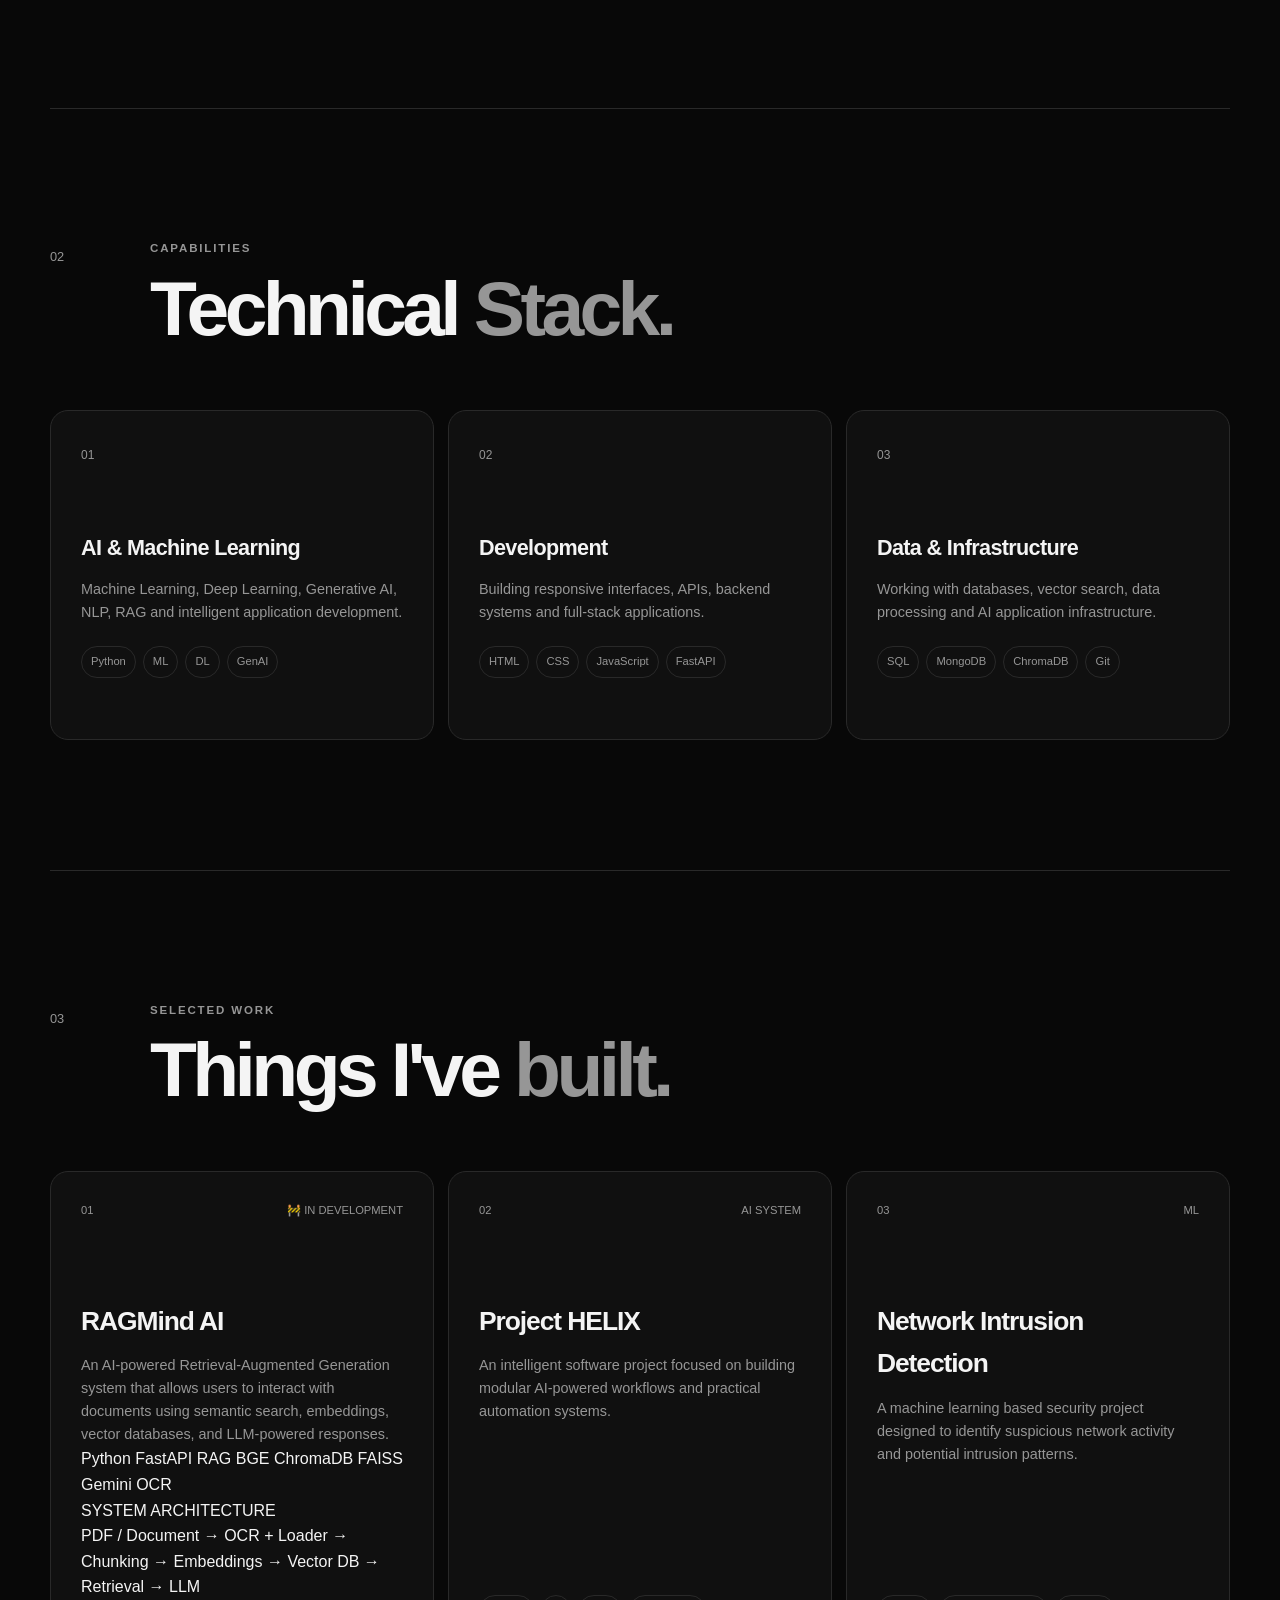
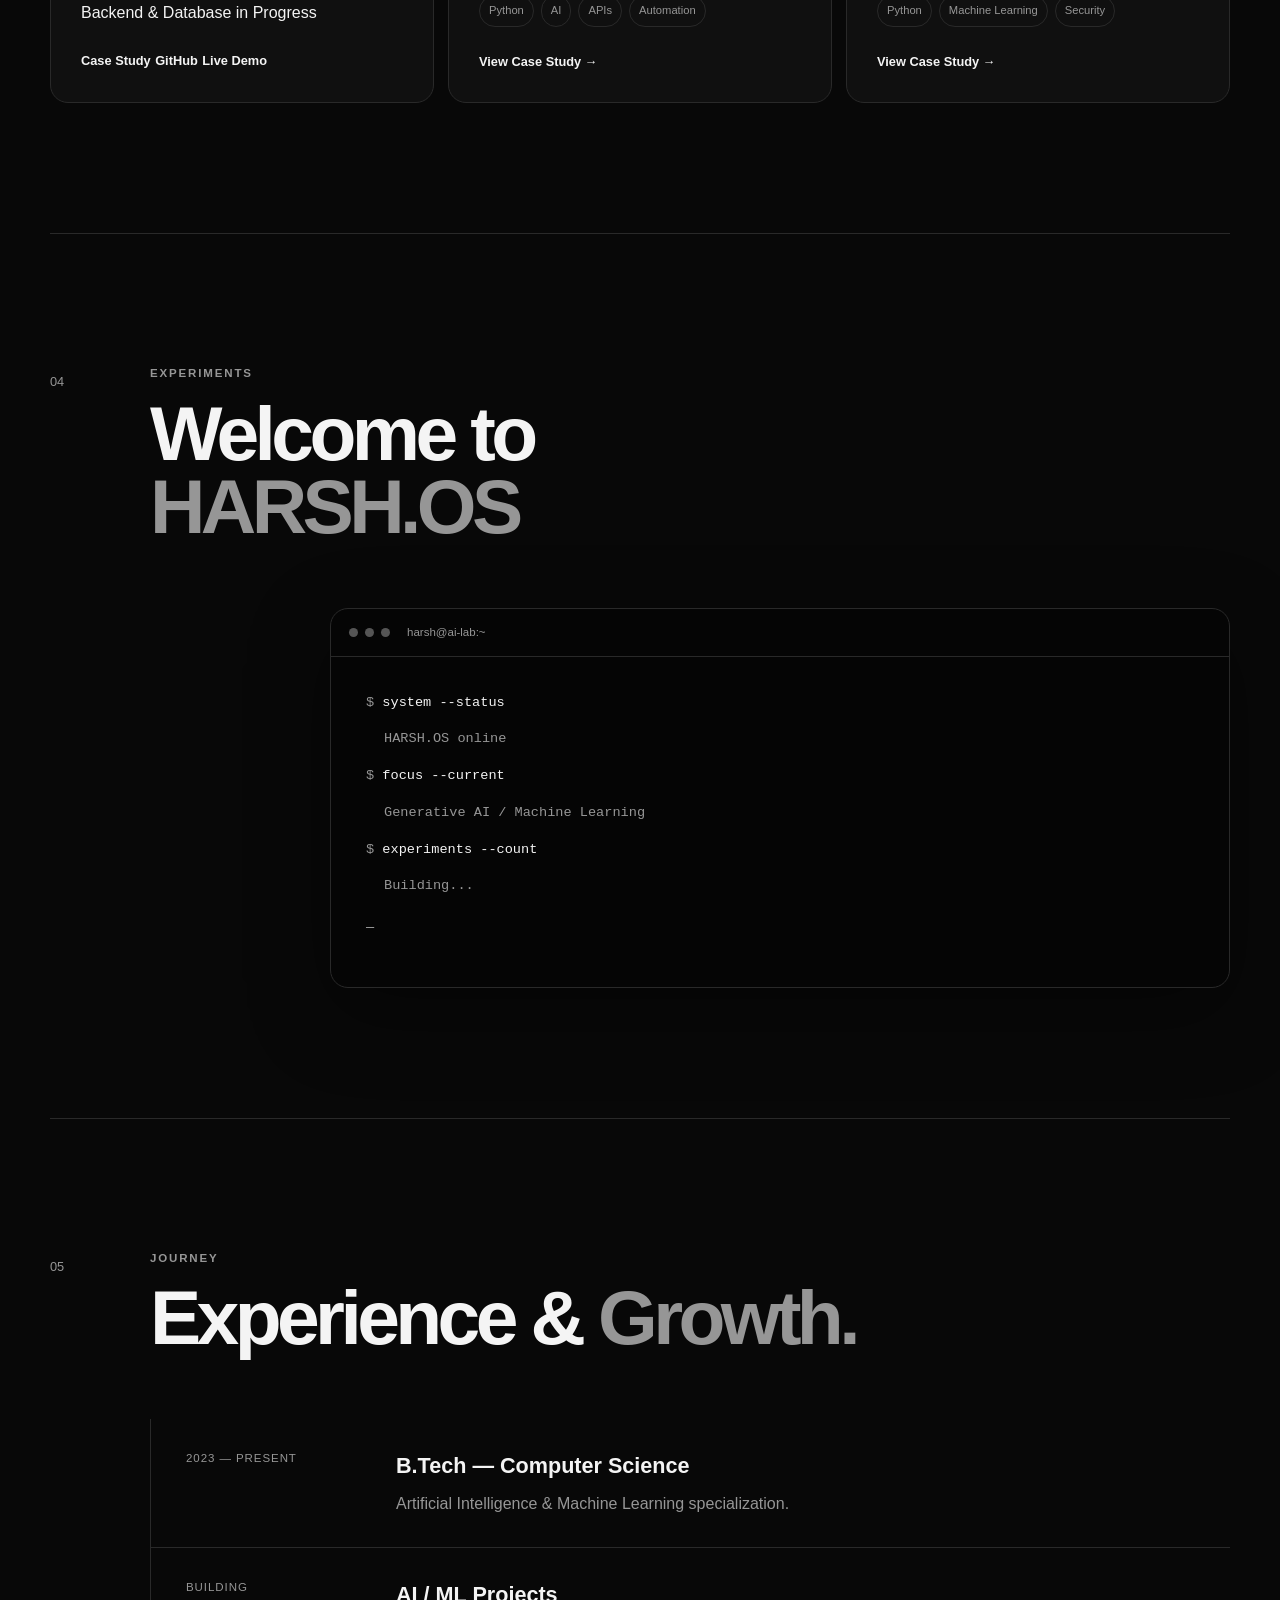
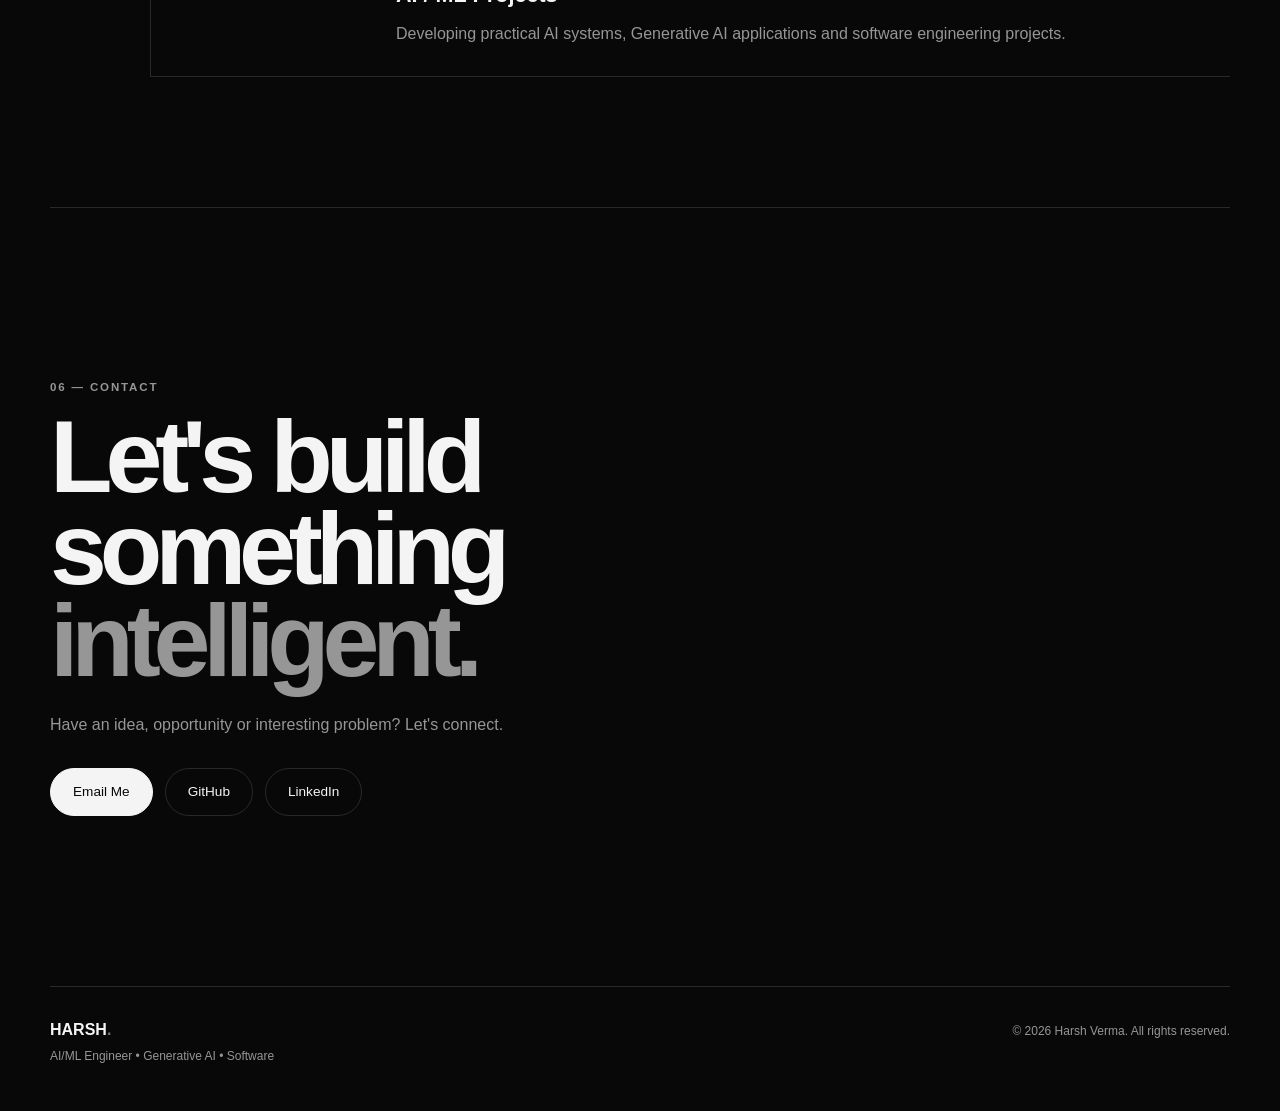
==== commit e2d69f15: "Update About section with improved content for branded search visibility" ====
--- a/index.html
+++ b/index.html
@@ -55,8 +55,12 @@
         "@type": "Person",
         "@id": "https://harshverma3105006-ux.github.io/#person",
         "name": "Harsh Verma",
+        "givenName": "Harsh",
+        "familyName": "Verma",
         "url": "https://harshverma3105006-ux.github.io/",
-        "mainEntityOfPage": "https://harshverma3105006-ux.github.io/",
+        "mainEntityOfPage": {
+            "@id": "https://harshverma3105006-ux.github.io/#webpage"
+        },
         "jobTitle": "AI/ML Engineer & Generative AI Developer",
         "description": "AI/ML Engineer and Generative AI Developer building intelligent systems, RAG applications, and machine learning solutions.",
         "image": "https://harshverma3105006-ux.github.io/profile.jpg.jpeg",
@@ -93,7 +97,29 @@
         "description": "Official portfolio of Harsh Verma, AI/ML Engineer and Generative AI Developer.",
         "author": {
             "@id": "https://harshverma3105006-ux.github.io/#person"
+        },
+        "publisher": {
+            "@id": "https://harshverma3105006-ux.github.io/#person"
         }
+    }
+    </script>
+
+    <!-- WebPage Structured Data -->
+    <script type="application/ld+json">
+    {
+        "@context": "https://schema.org",
+        "@type": "WebPage",
+        "@id": "https://harshverma3105006-ux.github.io/#webpage",
+        "url": "https://harshverma3105006-ux.github.io/",
+        "name": "Harsh Verma | AI/ML Engineer & Generative AI Developer",
+        "description": "Harsh Verma is an AI/ML Engineer and Generative AI Developer building intelligent systems, RAG applications, and practical machine learning projects.",
+        "author": {
+            "@id": "https://harshverma3105006-ux.github.io/#person"
+        },
+        "isPartOf": {
+            "@id": "https://harshverma3105006-ux.github.io/#website"
+        },
+        "primaryImageOfPage": "https://harshverma3105006-ux.github.io/profile.jpg.jpeg"
     }
     </script>
 
@@ -235,22 +261,19 @@
             <div class="about-content">
 
                 <p class="about-lead">
-                    I'm Harsh Verma, a Computer Science student
-                    specializing in Artificial Intelligence and
-                    Machine Learning.
+                    I'm Harsh Verma, a Computer Science student focused on Artificial Intelligence,
+                    Machine Learning, and Generative AI, with a strong interest in building practical AI applications.
                 </p>
 
                 <p>
-                    My focus is on building real-world intelligent
-                    systems using Python, Machine Learning,
-                    Generative AI, APIs, databases and modern
-                    software engineering practices.
+                    My work focuses on real-world intelligent systems using Python, machine learning,
+                    Generative AI, APIs, databases, and modern backend technologies. I'm particularly interested in RAG systems,
+                    semantic search, and building applications that connect AI concepts with practical engineering.
                 </p>
 
                 <p>
-                    I enjoy taking an idea from architecture and
-                    experimentation to a working, deployable
-                    application.
+                    I enjoy taking an idea from architecture and experimentation to a working application,
+                    continuously learning and improving through hands-on projects.
                 </p>
 
             </div>
@@ -438,17 +461,17 @@
 
                         <div class="project-links">
 
-                            <a href="#" class="project-link disabled">
+                            <span class="project-link disabled" aria-label="Case study not available">
                                 Case Study
-                            </a>
-
-                            <a href="#" class="project-link disabled">
+                            </span>
+
+                            <span class="project-link disabled" aria-label="GitHub link not available">
                                 GitHub
-                            </a>
-
-                            <a href="#" class="project-link disabled">
+                            </span>
+
+                            <span class="project-link disabled" aria-label="Live demo not available">
                                 Live Demo
-                            </a>
+                            </span>
 
                         </div>
 
@@ -484,9 +507,9 @@
                         <span>Automation</span>
                     </div>
 
-                    <a href="#" class="project-link">
+                    <span class="project-link" aria-label="Case study not available">
                         View Case Study →
-                    </a>
+                    </span>
 
                 </article>
 
@@ -517,9 +540,9 @@
                         <span>Security</span>
                     </div>
 
-                    <a href="#" class="project-link">
+                    <span class="project-link" aria-label="Case study not available">
                         View Case Study →
-                    </a>
+                    </span>
 
                 </article>
 
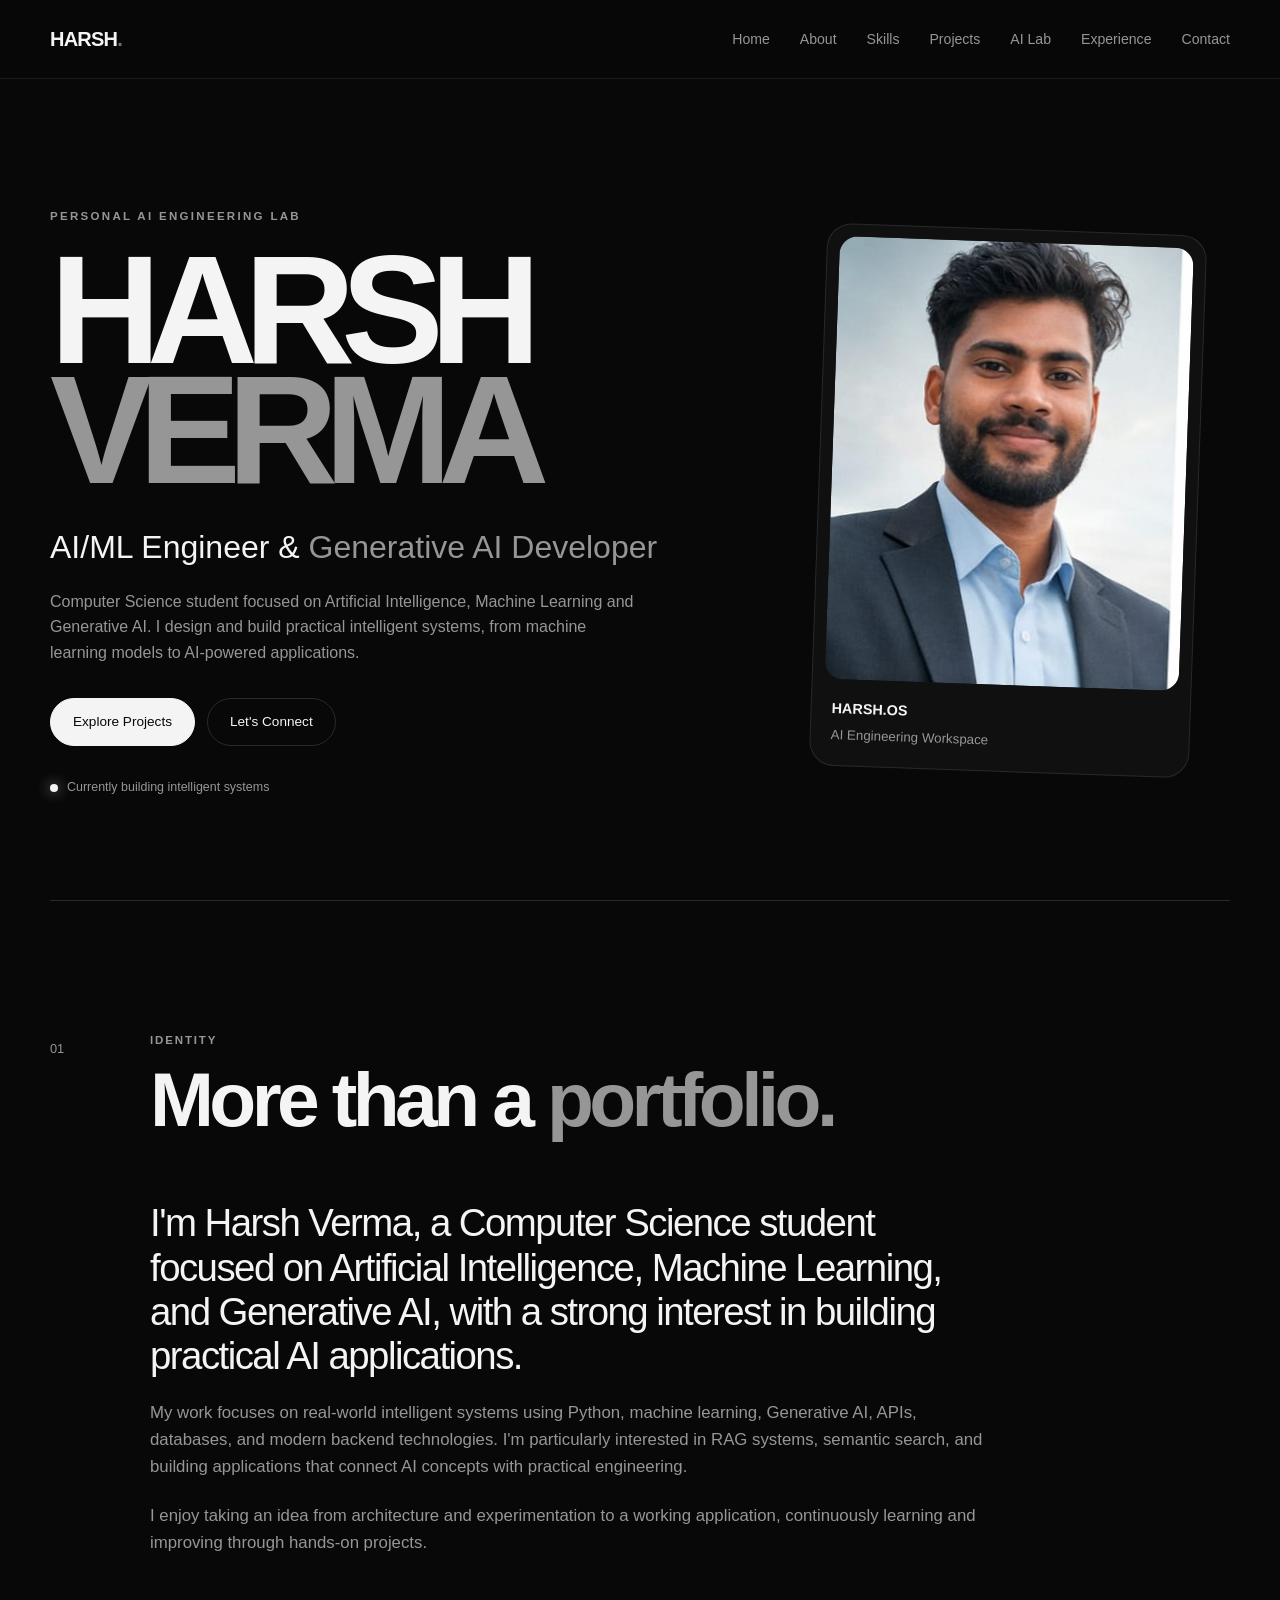
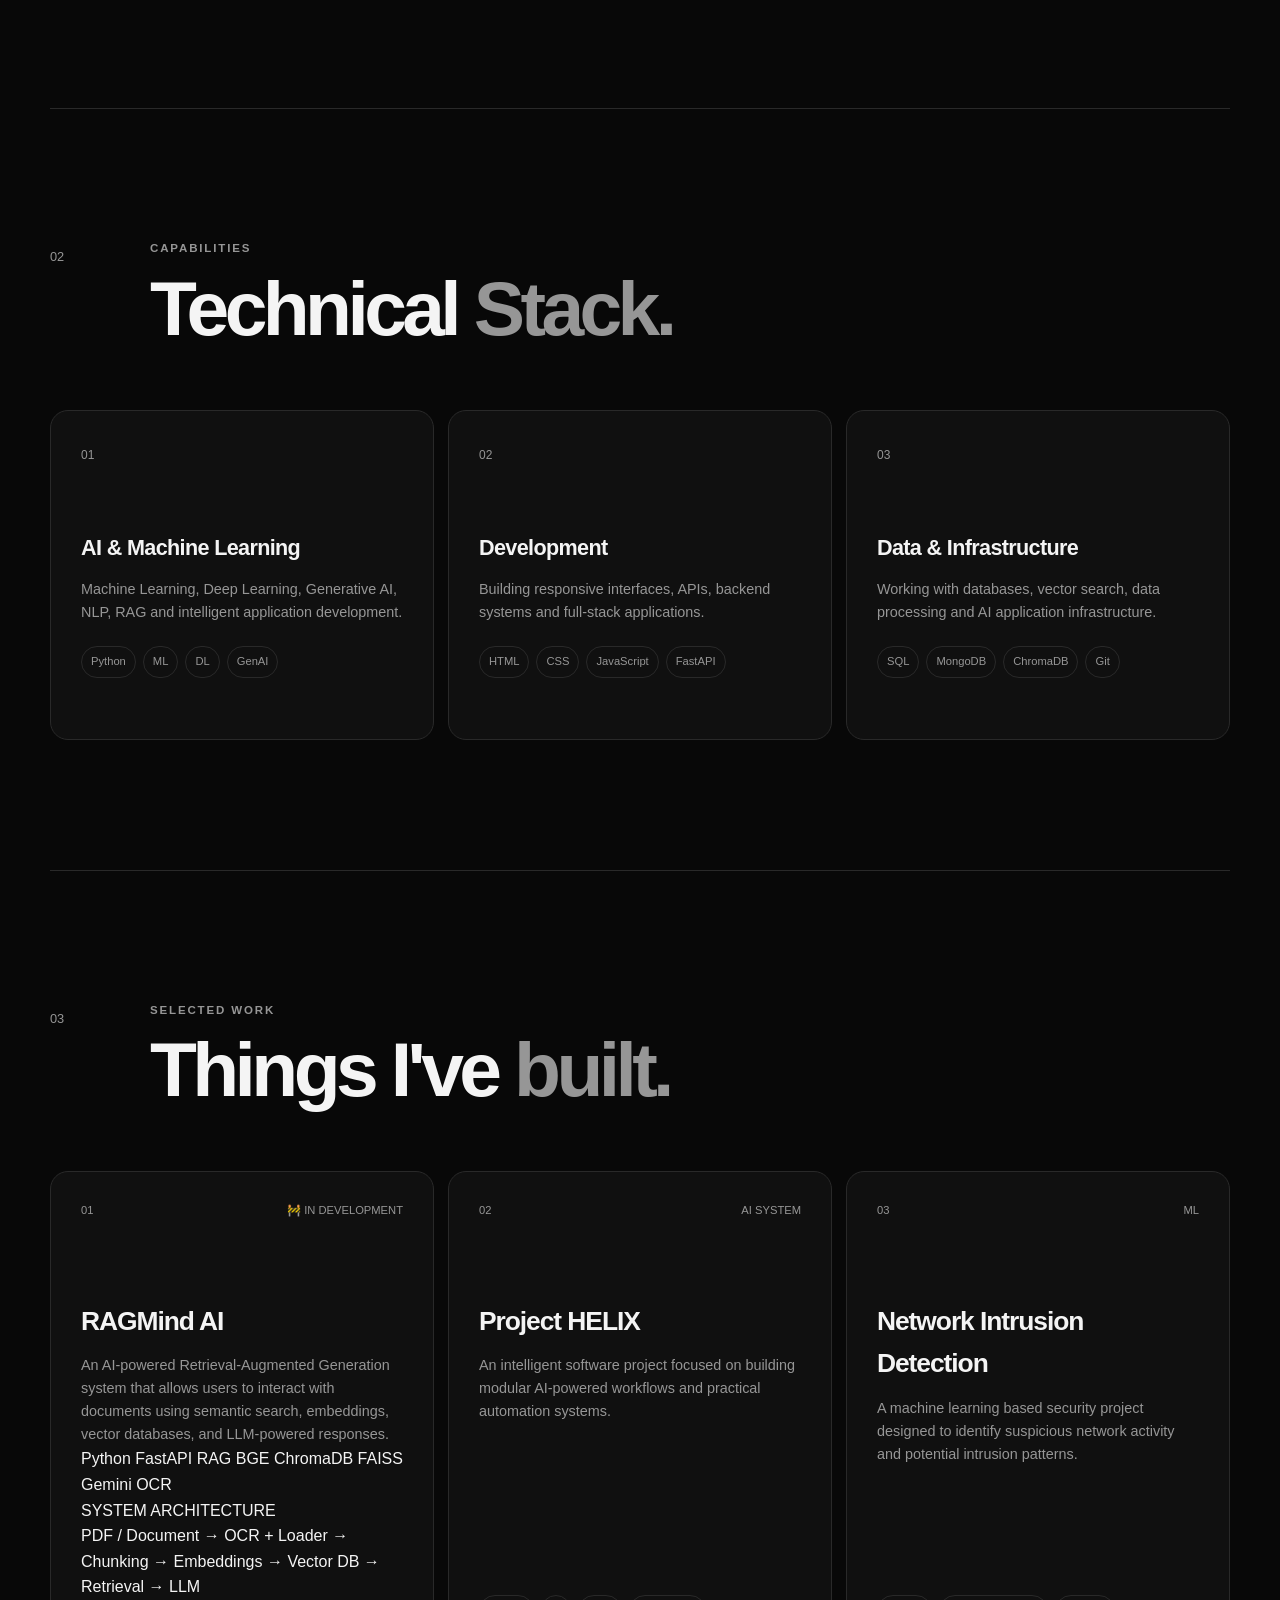
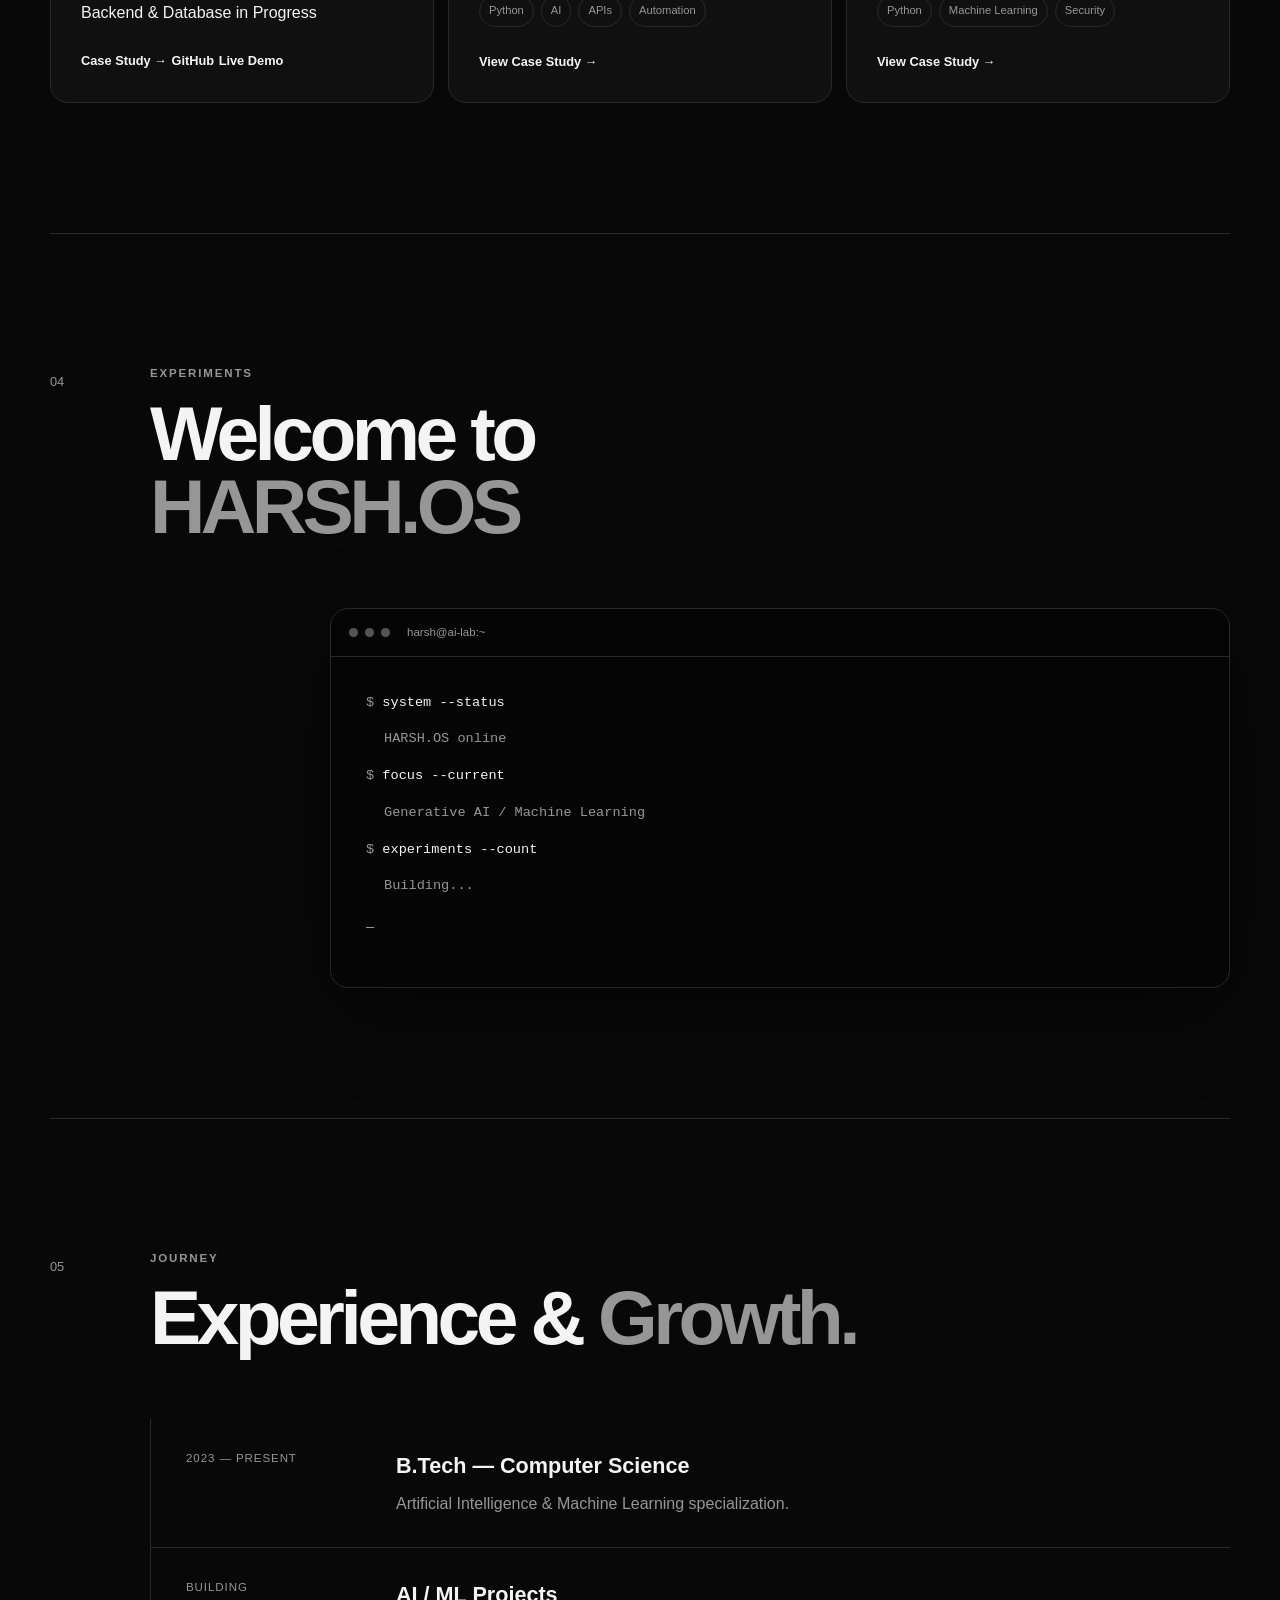
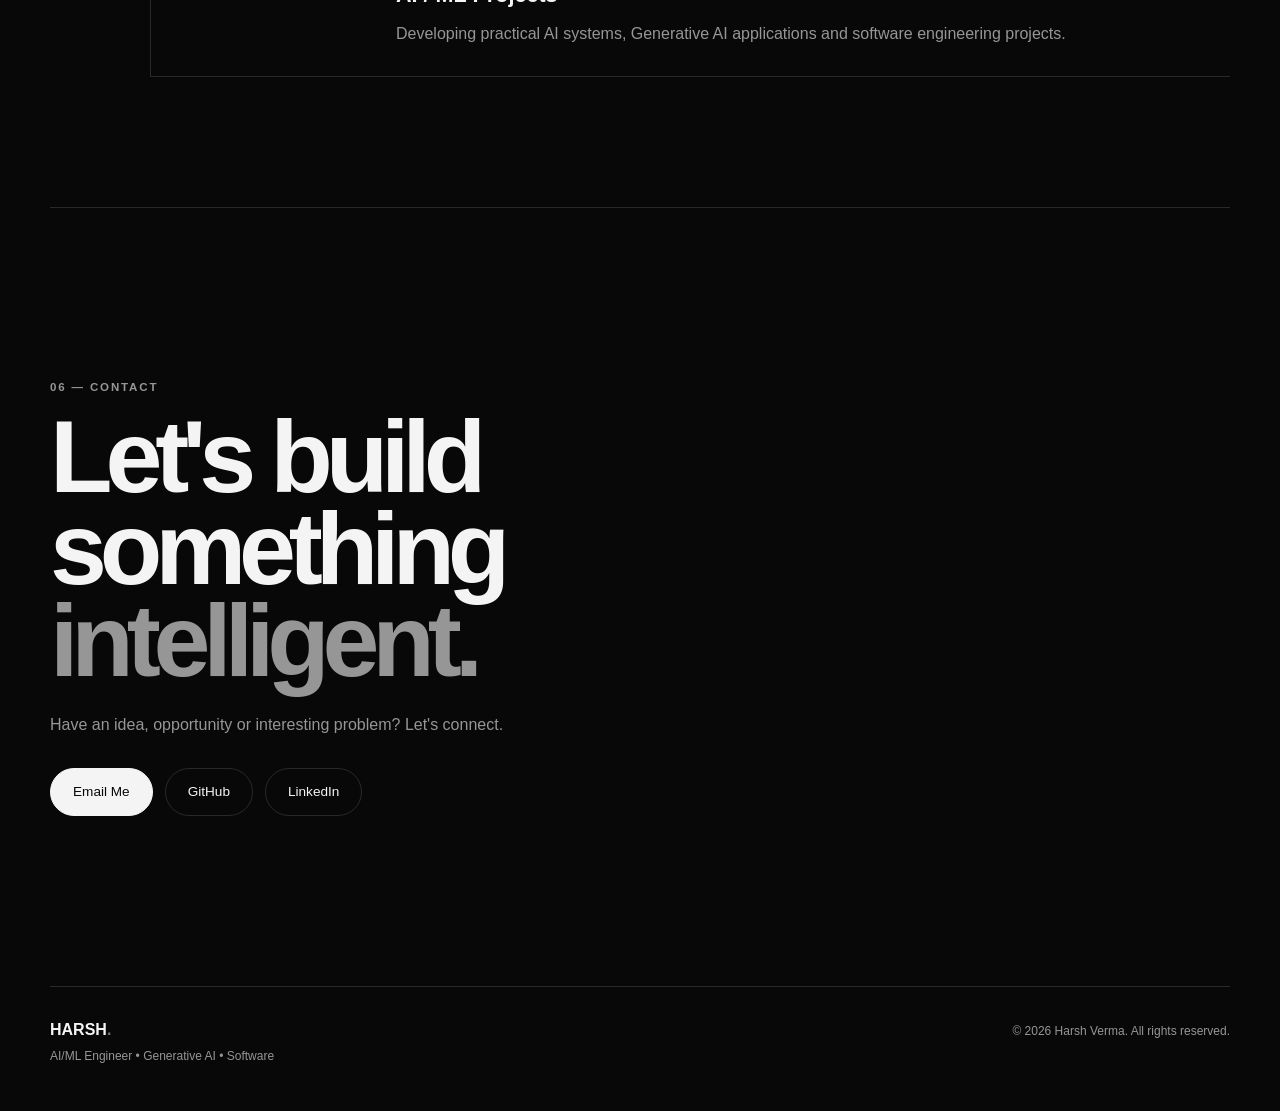
==== commit 6bf1c4d2: "Link RAGMind AI case study" ====
--- a/index.html
+++ b/index.html
@@ -30,8 +30,7 @@
         content="Harsh Verma is an AI/ML Engineer and Generative AI Developer building intelligent systems, RAG applications, and practical machine learning projects.">
     <meta property="og:url" content="https://harshverma3105006-ux.github.io/">
     <meta property="og:site_name" content="Harsh Verma">
-    <meta property="og:image"
-        content="https://harshverma3105006-ux.github.io/profile.jpg.jpeg">
+    <meta property="og:image" content="https://harshverma3105006-ux.github.io/profile.jpg.jpeg">
     <meta property="og:image:alt" content="Harsh Verma - AI/ML Engineer">
 
     <!-- Twitter / X -->
@@ -39,8 +38,7 @@
     <meta name="twitter:title" content="Harsh Verma | AI/ML Engineer & Generative AI Developer">
     <meta name="twitter:description"
         content="Harsh Verma is an AI/ML Engineer and Generative AI Developer building intelligent systems, RAG applications, and practical machine learning projects.">
-    <meta name="twitter:image"
-        content="https://harshverma3105006-ux.github.io/profile.jpg.jpeg">
+    <meta name="twitter:image" content="https://harshverma3105006-ux.github.io/profile.jpg.jpeg">
 
     <!-- Favicon -->
     <link rel="icon" type="image/jpeg" href="profile.jpg.jpeg">
@@ -216,9 +214,7 @@
 
                     <div class="profile-image-wrapper">
 
-                        <img src="profile.jpg.jpeg"
-                            alt="Harsh Verma — AI/ML Engineer"
-                            class="profile-image">
+                        <img src="profile.jpg.jpeg" alt="Harsh Verma — AI/ML Engineer" class="profile-image">
 
                     </div>
 
@@ -261,19 +257,19 @@
             <div class="about-content">
 
                 <p class="about-lead">
-                    I'm Harsh Verma, a Computer Science student focused on Artificial Intelligence,
-                    Machine Learning, and Generative AI, with a strong interest in building practical AI applications.
+                    I'm Harsh Verma, a Computer Science student focused on Artificial Intelligence, Machine Learning,
+                    and Generative AI, with a strong interest in building practical AI applications.
                 </p>
 
                 <p>
-                    My work focuses on real-world intelligent systems using Python, machine learning,
-                    Generative AI, APIs, databases, and modern backend technologies. I'm particularly interested in RAG systems,
+                    My work focuses on real-world intelligent systems using Python, machine learning, Generative AI,
+                    APIs, databases, and modern backend technologies. I'm particularly interested in RAG systems,
                     semantic search, and building applications that connect AI concepts with practical engineering.
                 </p>
 
                 <p>
-                    I enjoy taking an idea from architecture and experimentation to a working application,
-                    continuously learning and improving through hands-on projects.
+                    I enjoy taking an idea from architecture and experimentation to a working application, continuously
+                    learning and improving through hands-on projects.
                 </p>
 
             </div>
@@ -461,10 +457,10 @@
 
                         <div class="project-links">
 
-                            <span class="project-link disabled" aria-label="Case study not available">
-                                Case Study
-                            </span>
-
+                            <a href="https://harshverma3105006-ux.github.io/blog/ragmind-ai-first-rag-application.html"
+                                class="project-link" aria-label="Read the RAGMind AI case study">
+                                Case Study →
+                            </a>
                             <span class="project-link disabled" aria-label="GitHub link not available">
                                 GitHub
                             </span>
@@ -716,22 +712,17 @@
 
                 <div class="contact-actions">
 
-                    <a href="mailto:harsh2304311530017@gmail.com"
-                        class="btn btn-primary">
+                    <a href="mailto:harsh2304311530017@gmail.com" class="btn btn-primary">
                         Email Me
                     </a>
 
-                    <a href="https://github.com/harshverma3105006-ux"
-                        target="_blank"
-                        rel="noopener noreferrer"
+                    <a href="https://github.com/harshverma3105006-ux" target="_blank" rel="noopener noreferrer"
                         class="btn btn-secondary">
                         GitHub
                     </a>
 
-                    <a href="https://www.linkedin.com/in/harsh-verma-4930ab330/"
-                        target="_blank"
-                        rel="noopener noreferrer"
-                        class="btn btn-secondary">
+                    <a href="https://www.linkedin.com/in/harsh-verma-4930ab330/" target="_blank"
+                        rel="noopener noreferrer" class="btn btn-secondary">
                         LinkedIn
                     </a>
 
@@ -774,4 +765,4 @@
 
 </body>
 
-</html>
+</html>
